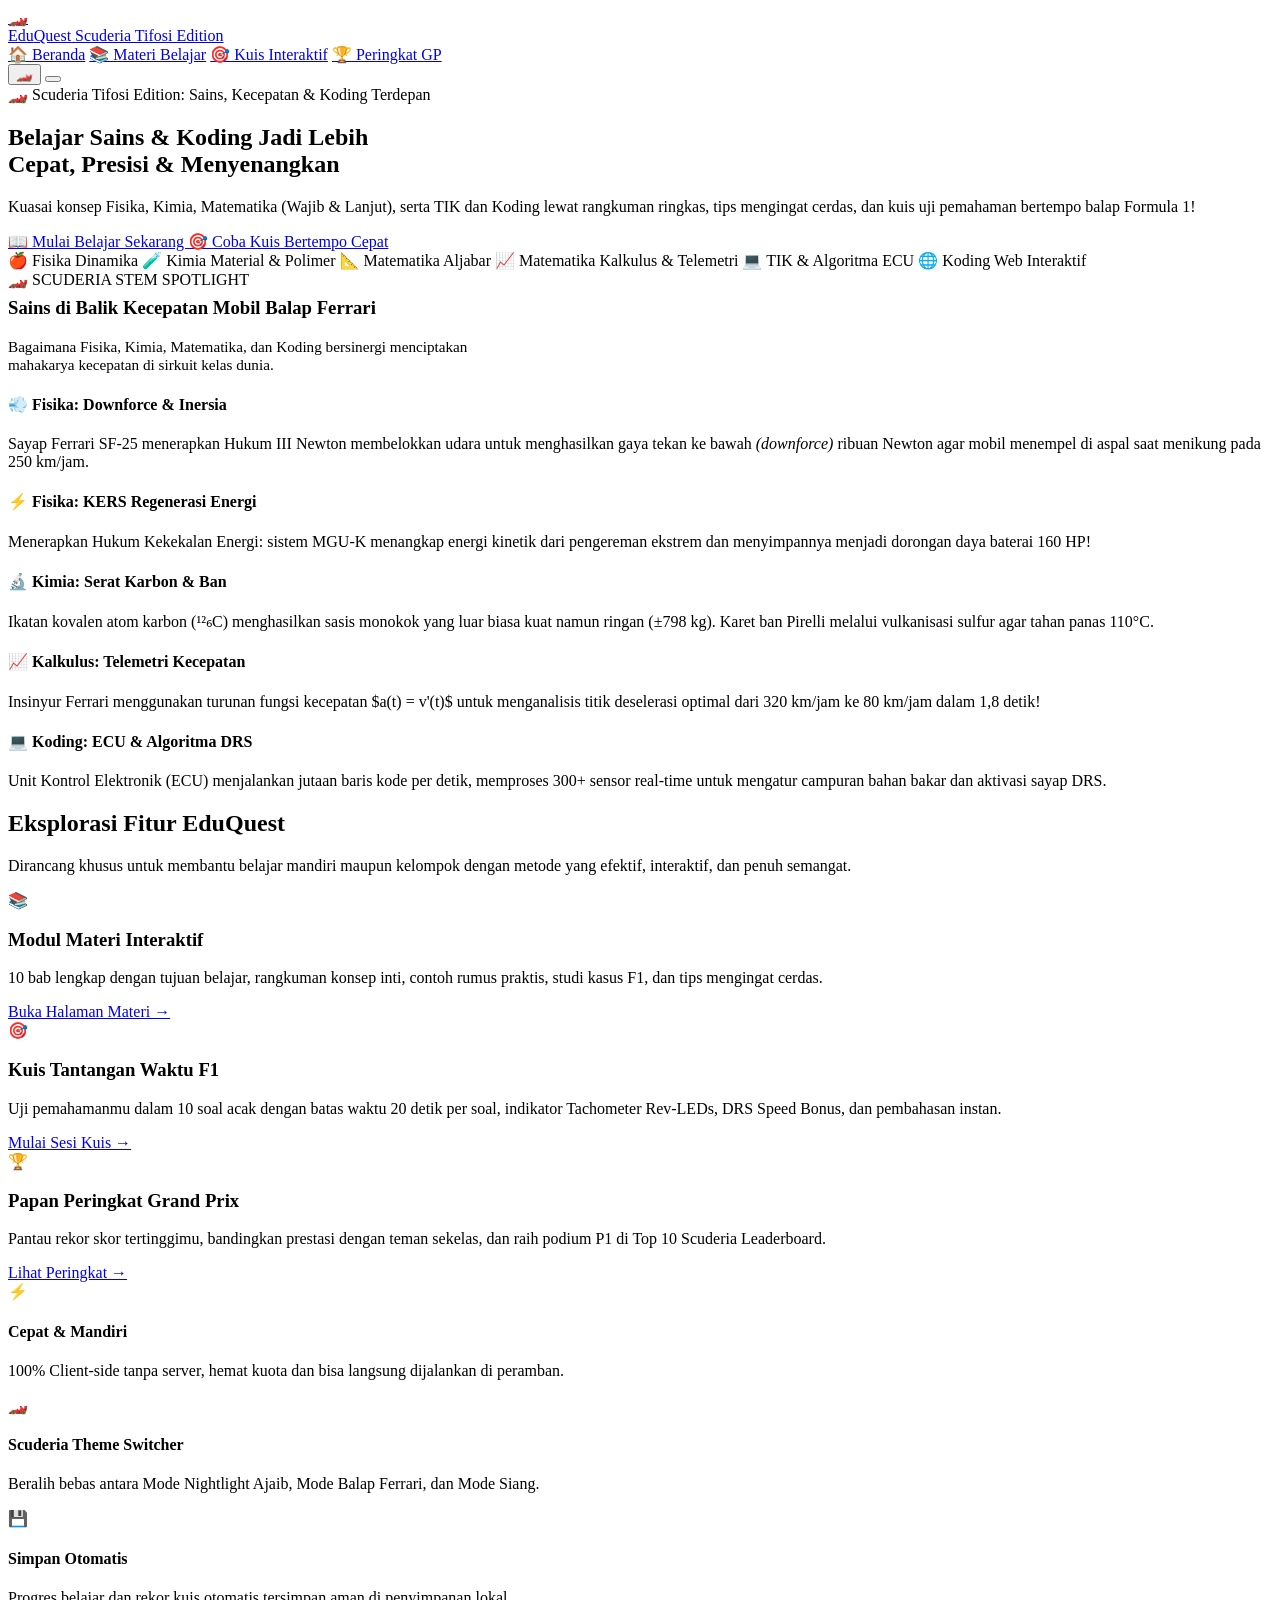
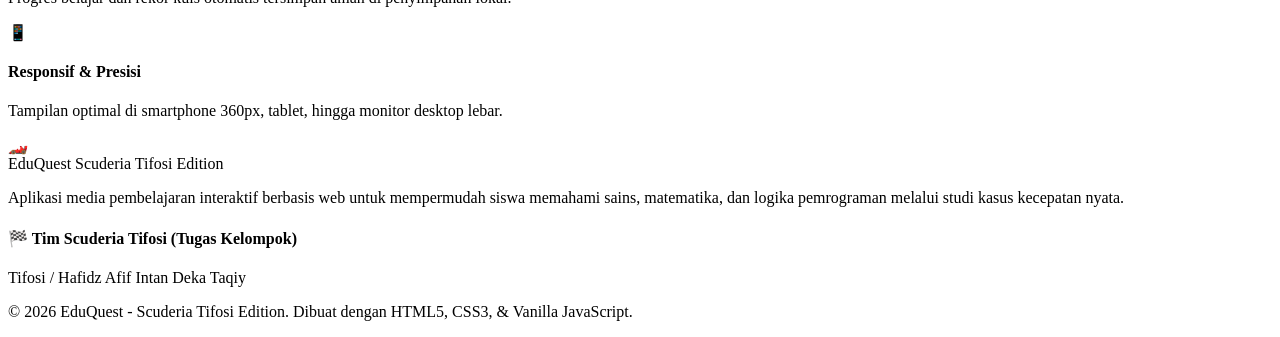
==== index.html @ 518d44ce "Add files via upload" ====
<!DOCTYPE html>
<html lang="id">
<head>
  <meta charset="UTF-8">
  <meta name="viewport" content="width=device-width, initial-scale=1.0">
  <title>EduQuest - Scuderia Tifosi Edition | Platform Belajar Interaktif Sains & Koding</title>
  <meta name="description" content="EduQuest Scuderia Tifosi Edition membantu pelajar SMP dan SMA belajar Fisika, Kimia, Matematika, dan Koding dengan interaktif, seru, dan terinspirasi sains kecepatan F1.">
  
  <!-- Google Fonts: Poppins & Nunito -->
  <link rel="preconnect" href="https://fonts.googleapis.com">
  <link rel="preconnect" href="https://fonts.gstatic.com" crossorigin>
  <link href="https://fonts.googleapis.com/css2?family=Nunito:wght@400;600;700&family=Poppins:wght@500;600;700;800;900&display=swap" rel="stylesheet">
  
  <!-- CSS Utama -->
  <link rel="stylesheet" href="css/style.css">
</head>
<body>

  <!-- ==================== NAVBAR ==================== -->
  <header class="navbar">
    <div class="container navbar-container">
      <a href="index.html" class="logo">
        <span class="logo-badge">🏎️</span>
        <div class="logo-text">
          Edu<span>Quest</span>
          <span class="logo-sub">Scuderia Tifosi Edition</span>
        </div>
      </a>

      <!-- Menu Navigasi Desktop & Mobile Drawer -->
      <nav class="nav-menu" id="navMenu">
        <a href="index.html" class="nav-link active">🏠 Beranda</a>
        <a href="materi.html" class="nav-link">📚 Materi Belajar</a>
        <a href="kuis.html" class="nav-link">🎯 Kuis Interaktif</a>
        <a href="peringkat.html" class="nav-link">🏆 Peringkat GP</a>
      </nav>

      <!-- Aksi Navigasi & Tema -->
      <div class="nav-actions">
        <button id="themeToggleBtn" class="theme-toggle" aria-label="Ganti Tema Visual" title="Ganti Mode Tema (Nightlight / Ferrari / Sunset)">
          🏎️
        </button>
        <button id="hamburgerBtn" class="hamburger" aria-label="Buka Menu Navigasi">
          <span></span>
          <span></span>
          <span></span>
        </button>
      </div>
    </div>
  </header>

  <!-- ==================== HERO SECTION ==================== -->
  <main>
    <section class="hero-section">
      <div class="container">
        <div class="hero-pill">
          <span>🏎️</span> Scuderia Tifosi Edition: Sains, Kecepatan &amp; Koding Terdepan
        </div>
        <h1 class="hero-title">
          Belajar Sains &amp; Koding Jadi Lebih <br>
          <span class="highlight">Cepat, Presisi &amp; Menyenangkan</span>
        </h1>
        <p class="hero-subtitle">
          Kuasai konsep Fisika, Kimia, Matematika (Wajib &amp; Lanjut), serta TIK dan Koding lewat rangkuman ringkas, tips mengingat cerdas, dan kuis uji pemahaman bertempo balap Formula 1!
        </p>
        <div class="hero-actions">
          <a href="materi.html" class="btn btn-primary btn-lg">
            📖 Mulai Belajar Sekarang
          </a>
          <a href="kuis.html" class="btn btn-secondary btn-lg">
            🎯 Coba Kuis Bertempo Cepat
          </a>
        </div>

        <!-- Garis Kecepatan Balap (Italian Racing Stripe) -->
        <div class="racing-strip" aria-hidden="true"></div>

        <!-- Subject Badges / Chips -->
        <div class="subject-chips">
          <span class="subject-chip">🍎 Fisika Dinamika</span>
          <span class="subject-chip">🧪 Kimia Material &amp; Polimer</span>
          <span class="subject-chip">📐 Matematika Aljabar</span>
          <span class="subject-chip">📈 Matematika Kalkulus &amp; Telemetri</span>
          <span class="subject-chip">💻 TIK &amp; Algoritma ECU</span>
          <span class="subject-chip">🌐 Koding Web Interaktif</span>
        </div>
      </div>
    </section>

    <!-- ==================== SCUDERIA STEM SPOTLIGHT ==================== -->
    <section class="ferrari-spotlight-section">
      <div class="container">
        <div class="ferrari-spotlight-card">
          <div class="spotlight-header">
            <div>
              <span class="badge badge-ferrari">🏎️ SCUDERIA STEM SPOTLIGHT</span>
              <h3 style="margin-top: 0.5rem;">Sains di Balik Kecepatan Mobil Balap Ferrari</h3>
            </div>
            <p style="color: var(--text-secondary); max-width: 520px; font-size: 0.95rem;">
              Bagaimana Fisika, Kimia, Matematika, dan Koding bersinergi menciptakan mahakarya kecepatan di sirkuit kelas dunia.
            </p>
          </div>

          <div class="spotlight-grid">
            <div class="spotlight-item">
              <h4>💨 Fisika: Downforce &amp; Inersia</h4>
              <p>Sayap Ferrari SF-25 menerapkan Hukum III Newton membelokkan udara untuk menghasilkan gaya tekan ke bawah <em>(downforce)</em> ribuan Newton agar mobil menempel di aspal saat menikung pada 250 km/jam.</p>
            </div>
            <div class="spotlight-item">
              <h4>⚡ Fisika: KERS Regenerasi Energi</h4>
              <p>Menerapkan Hukum Kekekalan Energi: sistem MGU-K menangkap energi kinetik dari pengereman ekstrem dan menyimpannya menjadi dorongan daya baterai 160 HP!</p>
            </div>
            <div class="spotlight-item">
              <h4>🔬 Kimia: Serat Karbon &amp; Ban</h4>
              <p>Ikatan kovalen atom karbon (¹²₆C) menghasilkan sasis monokok yang luar biasa kuat namun ringan (±798 kg). Karet ban Pirelli melalui vulkanisasi sulfur agar tahan panas 110°C.</p>
            </div>
            <div class="spotlight-item">
              <h4>📈 Kalkulus: Telemetri Kecepatan</h4>
              <p>Insinyur Ferrari menggunakan turunan fungsi kecepatan $a(t) = v'(t)$ untuk menganalisis titik deselerasi optimal dari 320 km/jam ke 80 km/jam dalam 1,8 detik!</p>
            </div>
            <div class="spotlight-item">
              <h4>💻 Koding: ECU &amp; Algoritma DRS</h4>
              <p>Unit Kontrol Elektronik (ECU) menjalankan jutaan baris kode per detik, memproses 300+ sensor real-time untuk mengatur campuran bahan bakar dan aktivasi sayap DRS.</p>
            </div>
          </div>
        </div>
      </div>
    </section>

    <!-- ==================== FITUR UTAMA ==================== -->
    <section class="features-section">
      <div class="container">
        <div class="section-header">
          <h2 class="section-title">Eksplorasi Fitur EduQuest</h2>
          <p class="section-subtitle">Dirancang khusus untuk membantu belajar mandiri maupun kelompok dengan metode yang efektif, interaktif, dan penuh semangat.</p>
        </div>

        <div class="features-grid">
          <!-- Fitur 1: Materi -->
          <article class="feature-card">
            <div>
              <div class="feature-icon-wrapper">📚</div>
              <h3>Modul Materi Interaktif</h3>
              <p>10 bab lengkap dengan tujuan belajar, rangkuman konsep inti, contoh rumus praktis, studi kasus F1, dan tips mengingat cerdas.</p>
            </div>
            <div>
              <a href="materi.html" class="btn btn-outline btn-sm">Buka Halaman Materi &rarr;</a>
            </div>
          </article>

          <!-- Fitur 2: Kuis -->
          <article class="feature-card">
            <div>
              <div class="feature-icon-wrapper">🎯</div>
              <h3>Kuis Tantangan Waktu F1</h3>
              <p>Uji pemahamanmu dalam 10 soal acak dengan batas waktu 20 detik per soal, indikator Tachometer Rev-LEDs, DRS Speed Bonus, dan pembahasan instan.</p>
            </div>
            <div>
              <a href="kuis.html" class="btn btn-outline btn-sm">Mulai Sesi Kuis &rarr;</a>
            </div>
          </article>

          <!-- Fitur 3: Peringkat -->
          <article class="feature-card">
            <div>
              <div class="feature-icon-wrapper">🏆</div>
              <h3>Papan Peringkat Grand Prix</h3>
              <p>Pantau rekor skor tertinggimu, bandingkan prestasi dengan teman sekelas, dan raih podium P1 di Top 10 Scuderia Leaderboard.</p>
            </div>
            <div>
              <a href="peringkat.html" class="btn btn-outline btn-sm">Lihat Peringkat &rarr;</a>
            </div>
          </article>
        </div>
      </div>
    </section>

    <!-- ==================== PERKS ==================== -->
    <section class="perks-section">
      <div class="container">
        <div class="perks-grid">
          <div class="perk-item">
            <div class="perk-icon">⚡</div>
            <div>
              <h4>Cepat &amp; Mandiri</h4>
              <p>100% Client-side tanpa server, hemat kuota dan bisa langsung dijalankan di peramban.</p>
            </div>
          </div>
          <div class="perk-item">
            <div class="perk-icon">🏎️</div>
            <div>
              <h4>Scuderia Theme Switcher</h4>
              <p>Beralih bebas antara Mode Nightlight Ajaib, Mode Balap Ferrari, dan Mode Siang.</p>
            </div>
          </div>
          <div class="perk-item">
            <div class="perk-icon">💾</div>
            <div>
              <h4>Simpan Otomatis</h4>
              <p>Progres belajar dan rekor kuis otomatis tersimpan aman di penyimpanan lokal.</p>
            </div>
          </div>
          <div class="perk-item">
            <div class="perk-icon">📱</div>
            <div>
              <h4>Responsif &amp; Presisi</h4>
              <p>Tampilan optimal di smartphone 360px, tablet, hingga monitor desktop lebar.</p>
            </div>
          </div>
        </div>
      </div>
    </section>
  </main>

  <!-- ==================== FOOTER ==================== -->
  <footer class="footer">
    <div class="container">
      <div class="footer-content">
        <div class="footer-brand">
          <div class="logo">
            <span class="logo-badge">🏎️</span>
            <div class="logo-text">
              Edu<span>Quest</span>
              <span class="logo-sub">Scuderia Tifosi Edition</span>
            </div>
          </div>
          <p>
            Aplikasi media pembelajaran interaktif berbasis web untuk mempermudah siswa memahami sains, matematika, dan logika pemrograman melalui studi kasus kecepatan nyata.
          </p>
        </div>

        <div class="footer-team">
          <h4>🏁 Tim Scuderia Tifosi (Tugas Kelompok)</h4>
          <div class="team-members-list">
            <span class="team-badge">Tifosi / Hafidz</span>
            <span class="team-badge">Afif</span>
            <span class="team-badge">Intan</span>
            <span class="team-badge">Deka</span>
            <span class="team-badge">Taqiy</span>
          </div>
        </div>
      </div>

      <div class="footer-bottom">
        <p>&copy; 2026 EduQuest - Scuderia Tifosi Edition. Dibuat dengan HTML5, CSS3, &amp; Vanilla JavaScript.</p>
      </div>
    </div>
  </footer>

  <!-- Scripts -->
  <script src="js/data.js"></script>
  <script src="js/main.js"></script>
</body>
</html>
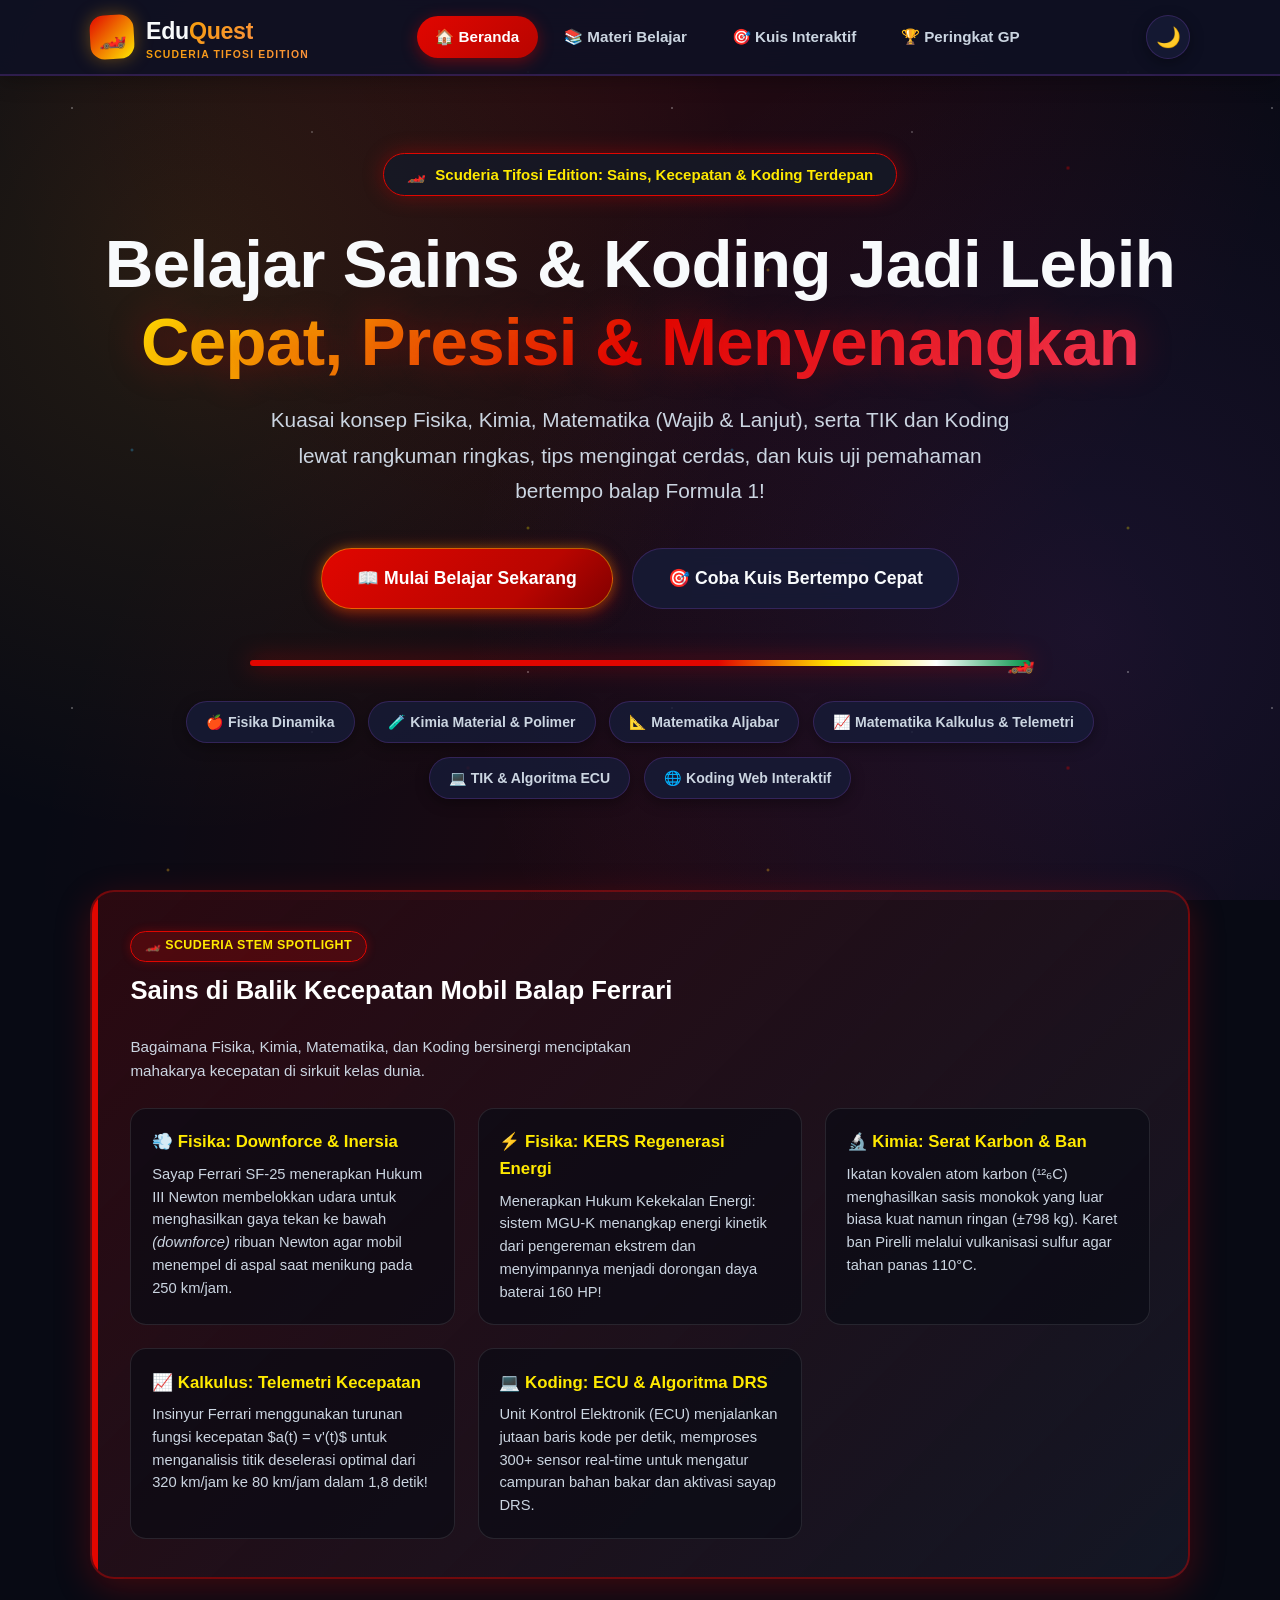
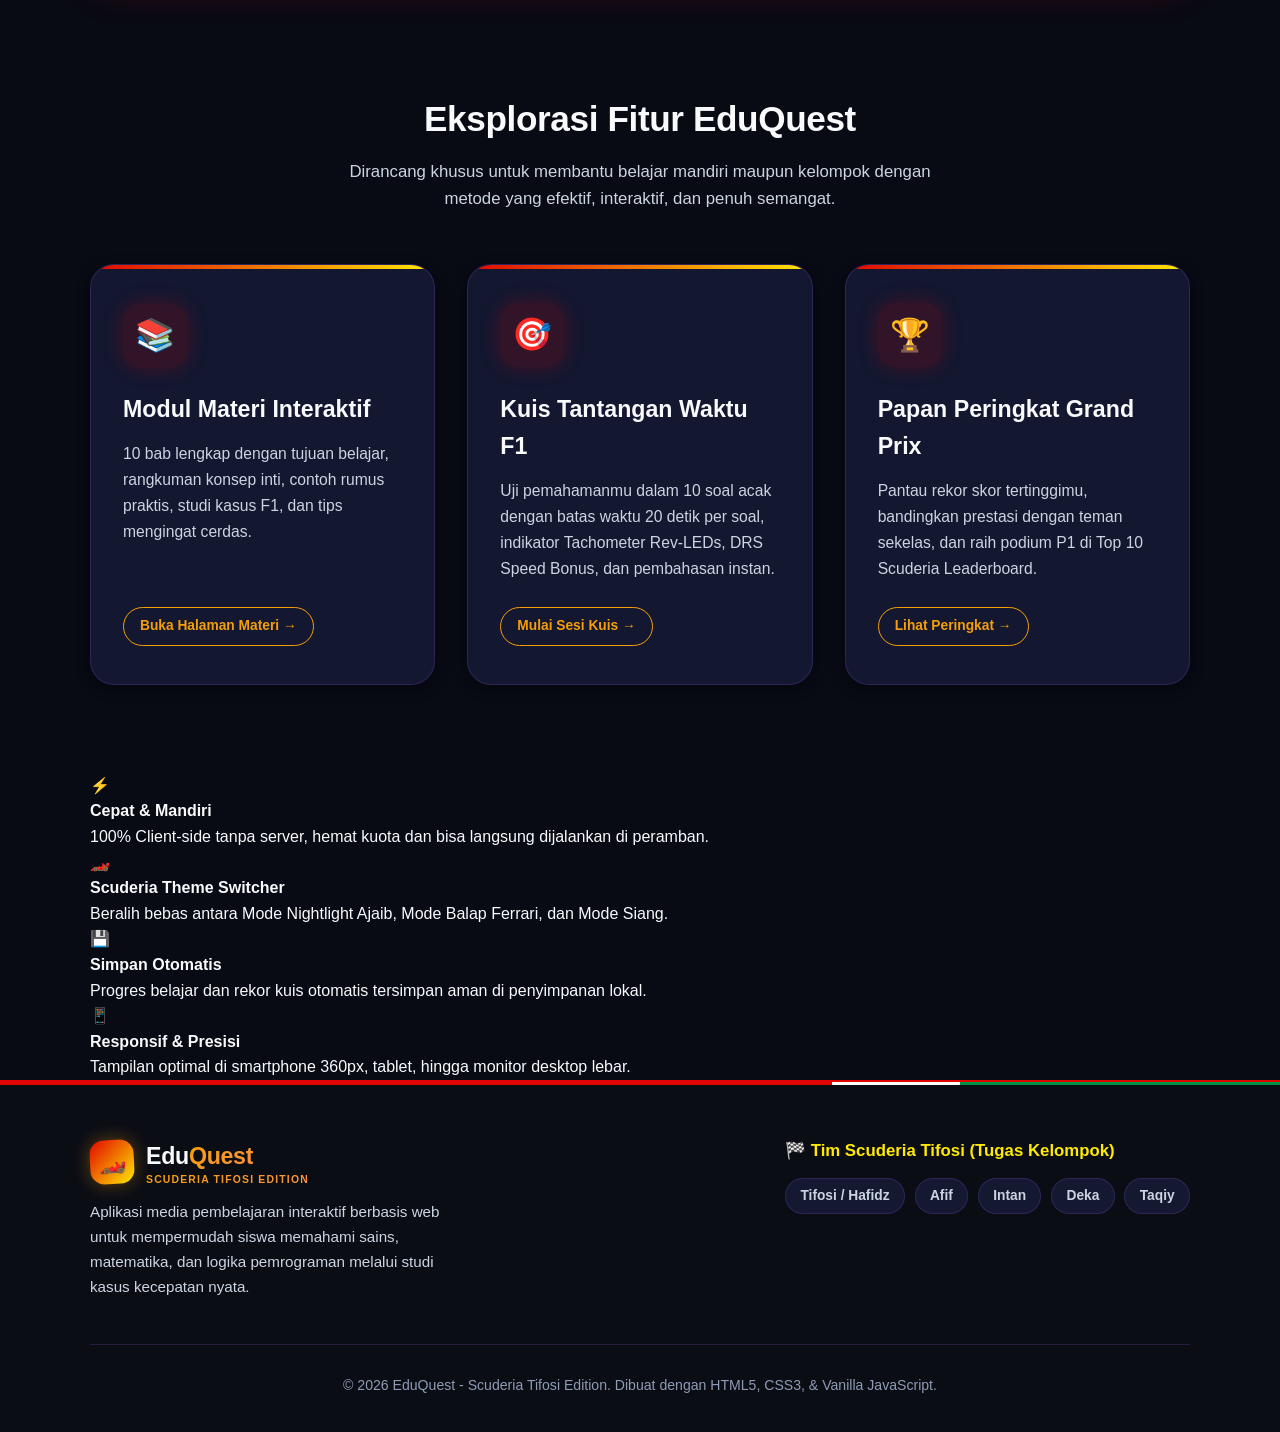
==== commit 3f319f78: "Update stylesheet and script paths in index.html" ====
--- a/index.html
+++ b/index.html
@@ -12,7 +12,7 @@
   <link href="https://fonts.googleapis.com/css2?family=Nunito:wght@400;600;700&family=Poppins:wght@500;600;700;800;900&display=swap" rel="stylesheet">
   
   <!-- CSS Utama -->
-  <link rel="stylesheet" href="css/style.css">
+  <link rel="stylesheet" href="style.css">
 </head>
 <body>
 
@@ -248,7 +248,7 @@
   </footer>
 
   <!-- Scripts -->
-  <script src="js/data.js"></script>
-  <script src="js/main.js"></script>
+  <script src="data.js"></script>
+  <script src="main.js"></script>
 </body>
 </html>
--- a/style.css
+++ b/style.css
@@ -0,0 +1,2128 @@
+/* ==========================================================================
+   EduQuest - Stylesheet Utama (Scuderia Ferrari & Magical Nightlight Edition)
+   Inspirasi Desain:
+   1. Magical Forest Nightlight (Deep Indigo, Sunset Peach, Lantern Amber Glow)
+   2. Rainbow Learning Spectrum (Twinkling Night Sky + Vibrant Educational Arc)
+   3. Scuderia Ferrari F1 & Tifosi Racing Spirit:
+      - Rosso Corsa (#e10600) & Giallo Modena (#ffea00)
+      - Carbon Fiber Weave Texture & Aerodynamic Racing Stripes
+      - F1 Tachometer Rev-LEDs (Green -> Amber -> Shift Red)
+      - DRS Speed Meter & Checkered Flag Finish Line
+   Murni CSS3 & CSS Variables (Vanilla & Responsif)
+   ========================================================================== */
+
+/* --------------------------------------------------------------------------
+   1. CSS VARIABLES (Nightlight Default + Scuderia Ferrari + Sunset Light)
+   -------------------------------------------------------------------------- */
+:root {
+  /* Default: Magical Twilight Nightlight */
+  --bg-deep: #080a14;
+  --bg-sky: #0e1124;
+  --bg-surface: #141833;
+  --bg-card: rgba(23, 27, 56, 0.82);
+  --bg-card-solid: #171b38;
+  --bg-card-hover: rgba(33, 39, 78, 0.92);
+  --bg-subtle: #1e2448;
+
+  /* Aksen Utama Nightlight */
+  --accent-primary: #f59e0b;
+  --accent-primary-hover: #fb923c;
+  --accent-glow: rgba(245, 158, 11, 0.38);
+  --accent-secondary: #a855f7;
+  --accent-cyan: #38bdf8;
+  --accent-emerald: #10b981;
+
+  /* Ferrari Brand Colors */
+  --ferrari-red: #e10600;
+  --ferrari-red-glow: rgba(225, 6, 0, 0.45);
+  --ferrari-red-dark: #990000;
+  --ferrari-yellow: #ffea00;
+  --ferrari-yellow-glow: rgba(255, 234, 0, 0.4);
+  --ferrari-carbon: #101218;
+
+  /* Pelangi EduQuest */
+  --rainbow-gradient: linear-gradient(
+    135deg,
+    #f43f5e 0%,
+    #fb923c 20%,
+    #facc15 40%,
+    #10b981 60%,
+    #38bdf8 80%,
+    #a855f7 100%
+  );
+
+  /* Racing Stripe Gradient */
+  --racing-stripe: linear-gradient(
+    90deg,
+    #e10600 0%,
+    #e10600 65%,
+    #ffffff 65%,
+    #ffffff 75%,
+    #009246 75%,
+    #009246 100%
+  );
+
+  /* Status Warna Umpan Balik */
+  --success: #10b981;
+  --success-bg: rgba(16, 185, 129, 0.18);
+  --error: #f43f5e;
+  --error-bg: rgba(244, 63, 94, 0.18);
+  --warning: #f59e0b;
+
+  /* Tipografi & Kontras */
+  --text-main: #f8fafc;
+  --text-secondary: #cbd5e1;
+  --text-muted: #8e9bb5;
+  --border-color: rgba(168, 85, 247, 0.2);
+  --border-accent: rgba(245, 158, 11, 0.35);
+
+  /* Efek Bayangan */
+  --shadow-sm: 0 4px 14px rgba(0, 0, 0, 0.35);
+  --shadow-md: 0 10px 28px rgba(0, 0, 0, 0.45);
+  --shadow-lg: 0 20px 45px rgba(0, 0, 0, 0.6);
+
+  /* Radius & Transisi */
+  --radius-sm: 10px;
+  --radius-md: 16px;
+  --radius-lg: 24px;
+  --radius-full: 9999px;
+  --transition-fast: 0.18s ease;
+  --transition-normal: 0.28s cubic-bezier(0.4, 0, 0.2, 1);
+  --container-max: 1140px;
+}
+
+/* ==========================================
+   TEMA KHUSUS: SCUDERIA FERRARI RACING MODE 🏎️
+   Diaktifkan via data-theme="ferrari"
+   ========================================== */
+[data-theme="ferrari"] {
+  --bg-deep: #0a0b0e;
+  --bg-sky: #111318;
+  --bg-surface: #171922;
+  --bg-card: rgba(22, 25, 35, 0.88);
+  --bg-card-solid: #171922;
+  --bg-card-hover: rgba(36, 40, 56, 0.95);
+  --bg-subtle: #242938;
+
+  --accent-primary: #e10600;
+  --accent-primary-hover: #ff2a24;
+  --accent-glow: var(--ferrari-red-glow);
+  --accent-secondary: #ffea00;
+  --accent-cyan: #38bdf8;
+  --accent-emerald: #10b981;
+
+  --border-color: rgba(225, 6, 0, 0.3);
+  --border-accent: rgba(255, 234, 0, 0.5);
+
+  --text-main: #ffffff;
+  --text-secondary: #d1d5db;
+  --text-muted: #9ca3af;
+}
+
+/* Mode Siang Hangat (Sunset Warm Light) */
+[data-theme="light"] {
+  --bg-deep: #fcf9f2;
+  --bg-sky: #f7f1e5;
+  --bg-surface: #ffffff;
+  --bg-card: rgba(255, 255, 255, 0.94);
+  --bg-card-solid: #ffffff;
+  --bg-card-hover: #fff9ef;
+  --bg-subtle: #f0e6d6;
+  --accent-primary: #e10600;
+  --accent-primary-hover: #b80500;
+  --accent-glow: rgba(225, 6, 0, 0.2);
+  --text-main: #181e30;
+  --text-secondary: #424e6b;
+  --text-muted: #6b7794;
+  --border-color: rgba(225, 6, 0, 0.2);
+  --border-accent: rgba(245, 158, 11, 0.45);
+}
+
+/* --------------------------------------------------------------------------
+   2. RESET & BASE STYLES + DYNAMIC AMBIENT BACKGROUND
+   -------------------------------------------------------------------------- */
+*, *::before, *::after {
+  box-sizing: border-box;
+  margin: 0;
+  padding: 0;
+}
+
+html {
+  scroll-behavior: smooth;
+  font-size: 16px;
+}
+
+body {
+  font-family: 'Poppins', 'Nunito', -apple-system, BlinkMacSystemFont, 'Segoe UI', Roboto, sans-serif;
+  background-color: var(--bg-deep);
+  color: var(--text-main);
+  line-height: 1.6;
+  min-height: 100vh;
+  display: flex;
+  flex-direction: column;
+  position: relative;
+  overflow-x: hidden;
+  transition: background-color var(--transition-normal), color var(--transition-normal);
+
+  /* Background Ambient */
+  background-image: 
+    radial-gradient(circle at 50% 0%, rgba(225, 6, 0, 0.14) 0%, transparent 60%),
+    radial-gradient(circle at 15% 30%, rgba(245, 158, 11, 0.12) 0%, transparent 45%),
+    radial-gradient(circle at 85% 70%, rgba(168, 85, 247, 0.10) 0%, transparent 50%),
+    radial-gradient(circle at 50% 100%, rgba(225, 6, 0, 0.10) 0%, transparent 55%);
+  background-attachment: fixed;
+}
+
+/* Carbon Fiber Texture Overlay saat Mode Ferrari */
+[data-theme="ferrari"] body {
+  background-image: 
+    radial-gradient(circle at 50% -10%, rgba(225, 6, 0, 0.35) 0%, transparent 70%),
+    radial-gradient(circle at 85% 60%, rgba(255, 234, 0, 0.12) 0%, transparent 45%),
+    linear-gradient(45deg, rgba(20, 22, 30, 0.7) 25%, transparent 25%),
+    linear-gradient(-45deg, rgba(20, 22, 30, 0.7) 25%, transparent 25%),
+    linear-gradient(45deg, transparent 75%, rgba(20, 22, 30, 0.7) 75%),
+    linear-gradient(-45deg, transparent 75%, rgba(20, 22, 30, 0.7) 75%);
+  background-size: 100% 100%, 100% 100%, 16px 16px, 16px 16px, 16px 16px, 16px 16px;
+}
+
+/* Efek Bintang Gemerlap Malam */
+body::before {
+  content: "";
+  position: fixed;
+  inset: 0;
+  background-image: 
+    radial-gradient(1.5px 1.5px at 12% 18%, rgba(255, 255, 255, 0.75), transparent),
+    radial-gradient(2px 2px at 28% 45%, rgba(251, 191, 36, 0.8), transparent),
+    radial-gradient(1.5px 1.5px at 52% 22%, rgba(255, 255, 255, 0.6), transparent),
+    radial-gradient(2.5px 2.5px at 78% 28%, rgba(225, 6, 0, 0.75), transparent),
+    radial-gradient(1.5px 1.5px at 88% 12%, rgba(255, 255, 255, 0.8), transparent),
+    radial-gradient(2px 2px at 22% 75%, rgba(56, 189, 248, 0.7), transparent),
+    radial-gradient(2px 2px at 88% 88%, rgba(255, 234, 0, 0.7), transparent);
+  background-size: 600px 600px;
+  opacity: 0.65;
+  pointer-events: none;
+  z-index: 0;
+  animation: twinkle 6s ease-in-out infinite alternate;
+}
+
+@keyframes twinkle {
+  0% { opacity: 0.45; }
+  100% { opacity: 0.85; }
+}
+
+main, header, footer {
+  position: relative;
+  z-index: 1;
+}
+
+img, svg {
+  max-width: 100%;
+  display: inline-block;
+  vertical-align: middle;
+}
+
+a {
+  color: var(--accent-primary);
+  text-decoration: none;
+  transition: all var(--transition-fast);
+}
+
+a:hover {
+  color: var(--accent-primary-hover);
+}
+
+button, input, select, textarea {
+  font: inherit;
+  color: inherit;
+}
+
+button {
+  cursor: pointer;
+  border: none;
+  background: none;
+}
+
+:focus-visible {
+  outline: 2px solid var(--accent-primary);
+  outline-offset: 3px;
+}
+
+.container {
+  width: 100%;
+  max-width: var(--container-max);
+  margin-left: auto;
+  margin-right: auto;
+  padding-left: 1.25rem;
+  padding-right: 1.25rem;
+}
+
+/* --------------------------------------------------------------------------
+   3. HEADER & NAVBAR (FROSTED GLASSMORPHISM + RACING DNA)
+   -------------------------------------------------------------------------- */
+.navbar {
+  position: sticky;
+  top: 0;
+  z-index: 1000;
+  background-color: rgba(14, 17, 36, 0.88);
+  backdrop-filter: blur(16px);
+  -webkit-backdrop-filter: blur(16px);
+  border-bottom: 2px solid var(--border-color);
+  transition: all var(--transition-normal);
+  box-shadow: 0 4px 20px rgba(0, 0, 0, 0.3);
+}
+
+[data-theme="ferrari"] .navbar {
+  background-color: rgba(16, 18, 26, 0.94);
+  border-bottom: 2px solid var(--ferrari-red);
+  box-shadow: 0 4px 25px rgba(225, 6, 0, 0.25);
+}
+
+.navbar-container {
+  display: flex;
+  align-items: center;
+  justify-content: space-between;
+  height: 74px;
+}
+
+.logo {
+  display: flex;
+  align-items: center;
+  gap: 0.75rem;
+  font-weight: 800;
+  font-size: 1.45rem;
+  color: var(--text-main);
+  letter-spacing: -0.3px;
+}
+
+.logo-badge {
+  background: linear-gradient(135deg, #e10600, #ffea00);
+  color: #0b0d1b;
+  width: 44px;
+  height: 44px;
+  border-radius: 14px;
+  display: inline-flex;
+  align-items: center;
+  justify-content: center;
+  font-weight: 900;
+  font-size: 1.4rem;
+  box-shadow: 0 0 18px var(--accent-glow);
+  transform: rotate(-3deg);
+  transition: transform var(--transition-fast);
+}
+
+.logo:hover .logo-badge {
+  transform: rotate(4deg) scale(1.1);
+}
+
+.logo-text span {
+  background: linear-gradient(135deg, var(--accent-primary), #fb923c);
+  -webkit-background-clip: text;
+  -webkit-text-fill-color: transparent;
+}
+
+[data-theme="ferrari"] .logo-text span {
+  background: linear-gradient(135deg, #e10600, #ffea00);
+  -webkit-background-clip: text;
+  -webkit-text-fill-color: transparent;
+}
+
+.logo-sub {
+  font-size: 0.65rem;
+  text-transform: uppercase;
+  letter-spacing: 1.2px;
+  color: var(--ferrari-yellow);
+  display: block;
+  font-weight: 800;
+  line-height: 1;
+}
+
+.nav-menu {
+  display: flex;
+  align-items: center;
+  list-style: none;
+  gap: 0.5rem;
+}
+
+.nav-link {
+  color: var(--text-secondary);
+  font-weight: 600;
+  font-size: 0.95rem;
+  padding: 0.55rem 1.15rem;
+  border-radius: var(--radius-full);
+  transition: all var(--transition-fast);
+  display: flex;
+  align-items: center;
+  gap: 0.45rem;
+}
+
+.nav-link:hover {
+  color: var(--text-main);
+  background-color: rgba(255, 255, 255, 0.08);
+  transform: translateY(-1px);
+}
+
+.nav-link.active {
+  color: #ffffff;
+  background: linear-gradient(135deg, #e10600, #b80500);
+  font-weight: 700;
+  box-shadow: 0 4px 16px rgba(225, 6, 0, 0.4);
+}
+
+.nav-actions {
+  display: flex;
+  align-items: center;
+  gap: 0.75rem;
+}
+
+.theme-toggle {
+  width: 44px;
+  height: 44px;
+  border-radius: var(--radius-full);
+  background-color: var(--bg-card);
+  border: 1.5px solid var(--border-color);
+  color: var(--text-main);
+  display: inline-flex;
+  align-items: center;
+  justify-content: center;
+  font-size: 1.25rem;
+  transition: all var(--transition-fast);
+  box-shadow: var(--shadow-sm);
+}
+
+.theme-toggle:hover {
+  background-color: var(--bg-card-hover);
+  color: var(--accent-primary);
+  border-color: var(--accent-primary);
+  box-shadow: var(--shadow-sm), 0 0 15px var(--accent-glow);
+  transform: scale(1.08);
+}
+
+.hamburger {
+  display: none;
+  flex-direction: column;
+  justify-content: space-around;
+  width: 44px;
+  height: 44px;
+  padding: 10px;
+  background-color: var(--bg-card);
+  border: 1px solid var(--border-color);
+  border-radius: 12px;
+}
+
+.hamburger span {
+  width: 100%;
+  height: 2.5px;
+  background-color: var(--text-main);
+  border-radius: 2px;
+  transition: all var(--transition-normal);
+}
+
+.hamburger.is-active span:nth-child(1) {
+  transform: translateY(7.5px) rotate(45deg);
+}
+
+.hamburger.is-active span:nth-child(2) {
+  opacity: 0;
+}
+
+.hamburger.is-active span:nth-child(3) {
+  transform: translateY(-7.5px) rotate(-45deg);
+}
+
+/* --------------------------------------------------------------------------
+   4. BUTTONS & UI COMPONENTS
+   -------------------------------------------------------------------------- */
+.btn {
+  display: inline-flex;
+  align-items: center;
+  justify-content: center;
+  gap: 0.6rem;
+  padding: 0.75rem 1.6rem;
+  font-size: 1rem;
+  font-weight: 700;
+  border-radius: var(--radius-full);
+  transition: all var(--transition-normal);
+  text-decoration: none;
+  white-space: nowrap;
+  position: relative;
+  overflow: hidden;
+}
+
+.btn-primary {
+  background: linear-gradient(135deg, #e10600 0%, #b80500 70%, #800000 100%);
+  color: #ffffff;
+  border: 1px solid rgba(255, 234, 0, 0.4);
+  box-shadow: 0 4px 18px rgba(225, 6, 0, 0.5), 0 0 12px rgba(255, 234, 0, 0.3);
+}
+
+.btn-primary:hover {
+  transform: translateY(-2px) scale(1.02);
+  box-shadow: 0 8px 28px rgba(225, 6, 0, 0.7), 0 0 20px rgba(255, 234, 0, 0.5);
+  color: #ffffff;
+}
+
+.btn-secondary {
+  background-color: var(--bg-card);
+  color: var(--text-main);
+  border: 1px solid var(--border-color);
+  backdrop-filter: blur(8px);
+}
+
+.btn-secondary:hover {
+  background-color: var(--bg-card-hover);
+  border-color: var(--accent-primary);
+  transform: translateY(-2px);
+  color: var(--ferrari-yellow);
+  box-shadow: 0 4px 16px rgba(0, 0, 0, 0.3);
+}
+
+.btn-outline {
+  background: transparent;
+  color: var(--accent-primary);
+  border: 1.5px solid var(--accent-primary);
+}
+
+.btn-outline:hover {
+  background-color: rgba(225, 6, 0, 0.15);
+  color: var(--ferrari-yellow);
+  border-color: var(--ferrari-yellow);
+  box-shadow: 0 0 15px rgba(225, 6, 0, 0.3);
+}
+
+.btn-danger {
+  background-color: var(--error-bg);
+  color: #fca5a5;
+  border: 1px solid rgba(244, 63, 94, 0.4);
+}
+
+.btn-danger:hover {
+  background-color: var(--error);
+  color: #ffffff;
+  box-shadow: 0 0 18px rgba(244, 63, 94, 0.4);
+}
+
+.btn-sm {
+  padding: 0.45rem 1rem;
+  font-size: 0.86rem;
+}
+
+.btn-lg {
+  padding: 0.95rem 2.2rem;
+  font-size: 1.1rem;
+}
+
+.badge {
+  display: inline-flex;
+  align-items: center;
+  gap: 0.35rem;
+  padding: 0.3rem 0.85rem;
+  font-size: 0.78rem;
+  font-weight: 800;
+  border-radius: var(--radius-full);
+  letter-spacing: 0.4px;
+}
+
+.badge-ferrari {
+  background: rgba(225, 6, 0, 0.2);
+  color: #ffea00;
+  border: 1px solid #e10600;
+  box-shadow: 0 0 10px rgba(225, 6, 0, 0.3);
+}
+
+.badge-amber {
+  background: rgba(245, 158, 11, 0.18);
+  color: #fde68a;
+  border: 1px solid rgba(245, 158, 11, 0.4);
+}
+
+.badge-cyan {
+  background: rgba(56, 189, 248, 0.15);
+  color: #7dd3fc;
+  border: 1px solid rgba(56, 189, 248, 0.4);
+}
+
+.badge-green {
+  background: var(--success-bg);
+  color: #6ee7b7;
+  border: 1px solid rgba(16, 185, 129, 0.4);
+}
+
+.badge-indigo {
+  background: rgba(168, 85, 247, 0.18);
+  color: #d8b4fe;
+  border: 1px solid rgba(168, 85, 247, 0.4);
+}
+
+/* --------------------------------------------------------------------------
+   5. BERANDA (index.html) - HERO & SCUDERIA SHOWCASE
+   -------------------------------------------------------------------------- */
+.hero-section {
+  padding: 4.8rem 0 3.2rem;
+  text-align: center;
+  position: relative;
+}
+
+.hero-pill {
+  display: inline-flex;
+  align-items: center;
+  gap: 0.6rem;
+  padding: 0.55rem 1.4rem;
+  background: rgba(22, 25, 38, 0.9);
+  border: 1.5px solid var(--ferrari-red);
+  color: #ffea00;
+  border-radius: var(--radius-full);
+  font-size: 0.94rem;
+  font-weight: 800;
+  margin-bottom: 1.8rem;
+  box-shadow: 0 0 20px rgba(225, 6, 0, 0.35);
+  animation: floatSoft 4s ease-in-out infinite;
+}
+
+@keyframes floatSoft {
+  0%, 100% { transform: translateY(0); }
+  50% { transform: translateY(-4px); }
+}
+
+.hero-title {
+  font-size: clamp(2.4rem, 5.5vw, 4.2rem);
+  font-weight: 800;
+  line-height: 1.15;
+  margin-bottom: 1.4rem;
+  letter-spacing: -0.6px;
+}
+
+.hero-title .highlight {
+  background: linear-gradient(135deg, #ffea00 0%, #e10600 50%, #f43f5e 100%);
+  -webkit-background-clip: text;
+  -webkit-text-fill-color: transparent;
+  display: inline-block;
+  text-shadow: 0 0 35px rgba(225, 6, 0, 0.35);
+}
+
+.hero-subtitle {
+  font-size: clamp(1.05rem, 2vw, 1.3rem);
+  color: var(--text-secondary);
+  max-width: 740px;
+  margin: 0 auto 2.5rem;
+  line-height: 1.7;
+}
+
+.hero-actions {
+  display: flex;
+  align-items: center;
+  justify-content: center;
+  gap: 1.2rem;
+  flex-wrap: wrap;
+}
+
+/* F1 Racing Strip (Italian Tricolore & Ferrari Red) */
+.racing-strip {
+  width: 100%;
+  max-width: 780px;
+  height: 6px;
+  margin: 3.2rem auto 2.2rem;
+  background: linear-gradient(90deg, #e10600 0%, #e10600 60%, #ffea00 75%, #ffffff 88%, #009246 100%);
+  border-radius: var(--radius-full);
+  box-shadow: 0 0 22px rgba(225, 6, 0, 0.6);
+  position: relative;
+}
+
+.racing-strip::after {
+  content: "🏎️";
+  position: absolute;
+  top: -16px;
+  right: -5px;
+  font-size: 1.4rem;
+  animation: carSprint 3s infinite linear alternate;
+}
+
+@keyframes carSprint {
+  0% { transform: translateX(-15px); }
+  100% { transform: translateX(0px); }
+}
+
+/* Subjek Chips */
+.subject-chips {
+  display: flex;
+  justify-content: center;
+  gap: 0.85rem;
+  flex-wrap: wrap;
+}
+
+.subject-chip {
+  padding: 0.55rem 1.2rem;
+  background: var(--bg-card);
+  border: 1px solid var(--border-color);
+  border-radius: var(--radius-full);
+  font-size: 0.88rem;
+  font-weight: 700;
+  color: var(--text-secondary);
+  display: inline-flex;
+  align-items: center;
+  gap: 0.5rem;
+  transition: all var(--transition-fast);
+  box-shadow: var(--shadow-sm);
+}
+
+.subject-chip:hover {
+  border-color: var(--accent-primary);
+  color: var(--ferrari-yellow);
+  transform: translateY(-3px) scale(1.04);
+  box-shadow: 0 6px 20px rgba(225, 6, 0, 0.3);
+}
+
+/* Ferrari F1 STEM Spotlight Card */
+.ferrari-spotlight-section {
+  padding: 2.5rem 0 3.5rem;
+}
+
+.ferrari-spotlight-card {
+  background: linear-gradient(135deg, rgba(225, 6, 0, 0.16), rgba(20, 24, 38, 0.92));
+  border: 2px solid rgba(225, 6, 0, 0.4);
+  border-radius: var(--radius-lg);
+  padding: 2.4rem;
+  position: relative;
+  overflow: hidden;
+  box-shadow: 0 10px 35px rgba(225, 6, 0, 0.25);
+}
+
+.ferrari-spotlight-card::before {
+  content: "";
+  position: absolute;
+  top: 0;
+  left: 0;
+  width: 6px;
+  height: 100%;
+  background: var(--ferrari-red);
+}
+
+.spotlight-header {
+  display: flex;
+  align-items: center;
+  justify-content: space-between;
+  gap: 1.5rem;
+  flex-wrap: wrap;
+  margin-bottom: 1.5rem;
+}
+
+.spotlight-header h3 {
+  font-size: 1.6rem;
+  font-weight: 800;
+  color: #ffffff;
+  display: flex;
+  align-items: center;
+  gap: 0.7rem;
+}
+
+.spotlight-grid {
+  display: grid;
+  grid-template-columns: repeat(auto-fit, minmax(240px, 1fr));
+  gap: 1.4rem;
+}
+
+.spotlight-item {
+  background: rgba(10, 12, 20, 0.65);
+  border: 1px solid rgba(255, 255, 255, 0.1);
+  border-radius: var(--radius-md);
+  padding: 1.3rem;
+  transition: transform var(--transition-fast);
+}
+
+.spotlight-item:hover {
+  transform: translateY(-3px);
+  border-color: var(--ferrari-red);
+}
+
+.spotlight-item h4 {
+  font-size: 1.05rem;
+  color: var(--ferrari-yellow);
+  margin-bottom: 0.4rem;
+  font-weight: 700;
+}
+
+.spotlight-item p {
+  font-size: 0.92rem;
+  color: var(--text-secondary);
+  line-height: 1.55;
+}
+
+/* Feature Cards Grid */
+.features-section {
+  padding: 3.5rem 0 5.5rem;
+}
+
+.section-header {
+  text-align: center;
+  margin-bottom: 3.2rem;
+}
+
+.section-title {
+  font-size: 2.2rem;
+  font-weight: 800;
+  margin-bottom: 0.7rem;
+  letter-spacing: -0.4px;
+}
+
+.section-subtitle {
+  color: var(--text-secondary);
+  max-width: 620px;
+  margin: 0 auto;
+  font-size: 1.05rem;
+}
+
+.features-grid {
+  display: grid;
+  grid-template-columns: repeat(auto-fit, minmax(320px, 1fr));
+  gap: 2rem;
+}
+
+.feature-card {
+  background: var(--bg-card);
+  border: 1px solid var(--border-color);
+  border-radius: var(--radius-lg);
+  padding: 2.4rem 2rem;
+  position: relative;
+  transition: all var(--transition-normal);
+  display: flex;
+  flex-direction: column;
+  justify-content: space-between;
+  box-shadow: var(--shadow-sm);
+  backdrop-filter: blur(12px);
+  -webkit-backdrop-filter: blur(12px);
+  overflow: hidden;
+}
+
+.feature-card::before {
+  content: "";
+  position: absolute;
+  top: 0;
+  left: 0;
+  right: 0;
+  height: 4px;
+  background: linear-gradient(90deg, #e10600, #ffea00);
+}
+
+.feature-card:hover {
+  transform: translateY(-8px);
+  background-color: var(--bg-card-hover);
+  border-color: var(--ferrari-red);
+  box-shadow: var(--shadow-md), 0 0 25px rgba(225, 6, 0, 0.35);
+}
+
+.feature-icon-wrapper {
+  width: 64px;
+  height: 64px;
+  border-radius: 18px;
+  background: rgba(225, 6, 0, 0.15);
+  color: #ffea00;
+  display: flex;
+  align-items: center;
+  justify-content: center;
+  font-size: 2rem;
+  margin-bottom: 1.5rem;
+  box-shadow: 0 0 20px rgba(225, 6, 0, 0.25);
+}
+
+.feature-card h3 {
+  font-size: 1.45rem;
+  font-weight: 700;
+  margin-bottom: 0.8rem;
+}
+
+.feature-card p {
+  color: var(--text-secondary);
+  font-size: 0.98rem;
+  margin-bottom: 1.6rem;
+  line-height: 1.65;
+  flex-grow: 1;
+}
+
+/* --------------------------------------------------------------------------
+   6. MATERI BELAJAR (materi.html)
+   -------------------------------------------------------------------------- */
+.materi-header-section {
+  padding: 3rem 0 2.5rem;
+}
+
+.progress-banner {
+  background: linear-gradient(135deg, rgba(23, 27, 56, 0.95), rgba(30, 24, 66, 0.95));
+  border: 1px solid var(--border-accent);
+  border-radius: var(--radius-lg);
+  padding: 1.8rem 2.2rem;
+  margin-bottom: 2.4rem;
+  display: flex;
+  align-items: center;
+  justify-content: space-between;
+  gap: 1.8rem;
+  flex-wrap: wrap;
+  box-shadow: var(--shadow-md);
+}
+
+.progress-info h2 {
+  font-size: 1.35rem;
+  font-weight: 800;
+  margin-bottom: 0.35rem;
+  display: flex;
+  align-items: center;
+  gap: 0.6rem;
+}
+
+.progress-info p {
+  font-size: 0.95rem;
+  color: var(--text-secondary);
+}
+
+.progress-bar-container {
+  flex: 1;
+  min-width: 250px;
+  max-width: 480px;
+}
+
+.progress-bar-meta {
+  display: flex;
+  justify-content: space-between;
+  font-size: 0.9rem;
+  margin-bottom: 0.5rem;
+  font-weight: 700;
+}
+
+.progress-bar {
+  height: 12px;
+  background-color: var(--bg-subtle);
+  border-radius: var(--radius-full);
+  overflow: hidden;
+  box-shadow: inset 0 2px 4px rgba(0, 0, 0, 0.3);
+}
+
+.progress-bar-fill {
+  height: 100%;
+  background: linear-gradient(90deg, #e10600, #ffea00);
+  border-radius: var(--radius-full);
+  transition: width 0.6s cubic-bezier(0.4, 0, 0.2, 1);
+  box-shadow: 0 0 12px rgba(225, 6, 0, 0.6);
+}
+
+/* Filter & Pencarian Materi */
+.filter-search-bar {
+  display: flex;
+  flex-direction: column;
+  gap: 1.4rem;
+  margin-bottom: 2.8rem;
+}
+
+.search-box {
+  position: relative;
+  width: 100%;
+}
+
+.search-input {
+  width: 100%;
+  padding: 0.95rem 1.4rem 0.95rem 3.1rem;
+  background-color: var(--bg-card);
+  border: 1px solid var(--border-color);
+  border-radius: var(--radius-full);
+  color: var(--text-main);
+  font-size: 1rem;
+  backdrop-filter: blur(8px);
+  transition: all var(--transition-fast);
+}
+
+.search-input:focus {
+  border-color: var(--accent-primary);
+  box-shadow: 0 0 18px var(--accent-glow);
+  background-color: var(--bg-card-hover);
+}
+
+.search-icon {
+  position: absolute;
+  left: 1.2rem;
+  top: 50%;
+  transform: translateY(-50%);
+  color: var(--text-muted);
+  font-size: 1.1rem;
+  pointer-events: none;
+}
+
+.category-tabs {
+  display: flex;
+  gap: 0.7rem;
+  overflow-x: auto;
+  padding-bottom: 0.5rem;
+  scrollbar-width: thin;
+}
+
+.category-tab {
+  padding: 0.55rem 1.25rem;
+  background-color: var(--bg-card);
+  border: 1px solid var(--border-color);
+  border-radius: var(--radius-full);
+  color: var(--text-secondary);
+  font-size: 0.92rem;
+  font-weight: 700;
+  white-space: nowrap;
+  transition: all var(--transition-fast);
+}
+
+.category-tab:hover {
+  background-color: var(--bg-card-hover);
+  color: var(--text-main);
+  border-color: var(--accent-primary);
+}
+
+.category-tab.active {
+  background: linear-gradient(135deg, #e10600, #b80500);
+  color: #ffffff;
+  border-color: #e10600;
+  box-shadow: 0 4px 14px rgba(225, 6, 0, 0.4);
+}
+
+/* Materi Accordion List */
+.materi-list {
+  display: flex;
+  flex-direction: column;
+  gap: 1.5rem;
+  margin-bottom: 4.5rem;
+}
+
+.materi-card {
+  background-color: var(--bg-card);
+  border: 1px solid var(--border-color);
+  border-radius: var(--radius-lg);
+  overflow: hidden;
+  backdrop-filter: blur(10px);
+  transition: all var(--transition-fast);
+  box-shadow: var(--shadow-sm);
+}
+
+.materi-card.completed {
+  border-color: rgba(16, 185, 129, 0.5);
+  box-shadow: 0 0 15px rgba(16, 185, 129, 0.15);
+}
+
+.materi-card-header {
+  padding: 1.5rem 2rem;
+  display: flex;
+  align-items: center;
+  justify-content: space-between;
+  gap: 1.2rem;
+  cursor: pointer;
+  user-select: none;
+  transition: background-color var(--transition-fast);
+}
+
+.materi-card-header:hover {
+  background-color: var(--bg-card-hover);
+}
+
+.materi-header-left {
+  display: flex;
+  align-items: center;
+  gap: 1.3rem;
+  flex: 1;
+}
+
+.materi-card-icon {
+  font-size: 2.2rem;
+  width: 54px;
+  height: 54px;
+  border-radius: var(--radius-md);
+  background: rgba(225, 6, 0, 0.15);
+  display: flex;
+  align-items: center;
+  justify-content: center;
+  flex-shrink: 0;
+  box-shadow: 0 0 15px rgba(225, 6, 0, 0.2);
+}
+
+.materi-header-text h3 {
+  font-size: 1.25rem;
+  font-weight: 700;
+  margin-bottom: 0.4rem;
+  color: var(--text-main);
+}
+
+.materi-meta {
+  display: flex;
+  align-items: center;
+  gap: 0.7rem;
+  flex-wrap: wrap;
+}
+
+.materi-header-right {
+  display: flex;
+  align-items: center;
+  gap: 1.1rem;
+}
+
+.status-badge-completed {
+  display: inline-flex;
+  align-items: center;
+  gap: 0.35rem;
+  color: #6ee7b7;
+  font-size: 0.9rem;
+  font-weight: 700;
+  background: var(--success-bg);
+  padding: 0.3rem 0.8rem;
+  border-radius: var(--radius-full);
+}
+
+.chevron-icon {
+  transition: transform var(--transition-normal);
+  color: var(--text-muted);
+}
+
+.materi-card.is-open .chevron-icon {
+  transform: rotate(180deg);
+  color: var(--accent-primary);
+}
+
+.materi-card-body {
+  display: none;
+  padding: 2rem;
+  border-top: 1px solid var(--border-color);
+  background: rgba(11, 14, 30, 0.75);
+  animation: fadeIn 0.28s ease;
+}
+
+.materi-card.is-open .materi-card-body {
+  display: block;
+}
+
+.materi-section-block {
+  margin-bottom: 1.8rem;
+}
+
+.materi-section-block h4 {
+  font-size: 1.05rem;
+  font-weight: 700;
+  color: #ffea00;
+  margin-bottom: 0.75rem;
+  display: flex;
+  align-items: center;
+  gap: 0.5rem;
+}
+
+.tujuan-list {
+  padding-left: 1.4rem;
+  color: var(--text-secondary);
+  font-size: 0.96rem;
+}
+
+.tujuan-list li {
+  margin-bottom: 0.5rem;
+}
+
+.poin-cards {
+  display: flex;
+  flex-direction: column;
+  gap: 0.9rem;
+}
+
+.poin-card {
+  background-color: var(--bg-card);
+  border-left: 4px solid var(--accent-primary);
+  padding: 1.1rem 1.3rem;
+  border-radius: 0 var(--radius-sm) var(--radius-sm) 0;
+}
+
+.poin-card h5 {
+  font-size: 1rem;
+  margin-bottom: 0.4rem;
+  color: var(--text-main);
+}
+
+.poin-card p {
+  color: var(--text-secondary);
+  font-size: 0.92rem;
+  line-height: 1.6;
+}
+
+.ilustrasi-box {
+  background-color: #080a14;
+  border: 1px solid rgba(225, 6, 0, 0.3);
+  border-radius: var(--radius-md);
+  padding: 1.3rem;
+  margin-top: 0.6rem;
+}
+
+.ilustrasi-label {
+  font-size: 0.82rem;
+  font-weight: 800;
+  text-transform: uppercase;
+  color: var(--accent-cyan);
+  margin-bottom: 0.6rem;
+  letter-spacing: 0.6px;
+}
+
+.ilustrasi-content {
+  font-family: 'Courier New', Courier, monospace;
+  font-size: 0.92rem;
+  line-height: 1.65;
+  color: #f1f5f9;
+  white-space: pre-wrap;
+  background-color: rgba(0, 0, 0, 0.5);
+  padding: 0.9rem 1.1rem;
+  border-radius: var(--radius-sm);
+  border-left: 3px solid var(--ferrari-red);
+}
+
+.tips-mengingat-box {
+  background: linear-gradient(135deg, rgba(225, 6, 0, 0.15), rgba(255, 234, 0, 0.08));
+  border: 1px dashed var(--ferrari-yellow);
+  border-radius: var(--radius-md);
+  padding: 1.3rem 1.5rem;
+  margin-top: 1.4rem;
+  display: flex;
+  align-items: flex-start;
+  gap: 0.9rem;
+}
+
+.tips-icon {
+  font-size: 1.6rem;
+  line-height: 1;
+}
+
+.tips-mengingat-box h5 {
+  font-size: 1rem;
+  color: #ffea00;
+  margin-bottom: 0.3rem;
+  font-weight: 700;
+}
+
+.tips-mengingat-box p {
+  font-size: 0.93rem;
+  color: var(--text-secondary);
+  line-height: 1.6;
+}
+
+.materi-card-actions {
+  display: flex;
+  align-items: center;
+  justify-content: space-between;
+  margin-top: 2rem;
+  padding-top: 1.4rem;
+  border-top: 1px solid var(--border-color);
+  flex-wrap: wrap;
+  gap: 1rem;
+}
+
+/* --------------------------------------------------------------------------
+   7. KUIS INTERAKTIF (kuis.html) - F1 TACHOMETER & SPEED GAUGE
+   -------------------------------------------------------------------------- */
+.quiz-section {
+  padding: 3.5rem 0 5.5rem;
+}
+
+.quiz-wrapper {
+  max-width: 800px;
+  margin: 0 auto;
+}
+
+.quiz-setup-card {
+  background: var(--bg-card);
+  border: 1px solid var(--border-color);
+  border-radius: var(--radius-lg);
+  padding: 2.8rem 2.4rem;
+  box-shadow: var(--shadow-lg), 0 0 35px rgba(225, 6, 0, 0.18);
+  backdrop-filter: blur(14px);
+}
+
+.quiz-setup-header {
+  text-align: center;
+  margin-bottom: 2.2rem;
+}
+
+.quiz-setup-header h2 {
+  font-size: 2.1rem;
+  font-weight: 800;
+  margin-bottom: 0.6rem;
+  letter-spacing: -0.4px;
+}
+
+.quiz-setup-header p {
+  color: var(--text-secondary);
+  font-size: 1rem;
+}
+
+.form-group {
+  margin-bottom: 1.6rem;
+}
+
+.form-label {
+  display: block;
+  font-size: 0.96rem;
+  font-weight: 700;
+  margin-bottom: 0.55rem;
+  color: var(--text-main);
+}
+
+.form-input, .form-select {
+  width: 100%;
+  padding: 0.95rem 1.2rem;
+  background-color: var(--bg-surface);
+  border: 1px solid var(--border-color);
+  border-radius: var(--radius-md);
+  color: var(--text-main);
+  font-size: 1rem;
+  transition: all var(--transition-fast);
+}
+
+.form-input:focus, .form-select:focus {
+  border-color: var(--ferrari-red);
+  box-shadow: 0 0 16px var(--ferrari-red-glow);
+  background-color: var(--bg-card-solid);
+}
+
+.form-error-msg {
+  color: #f87171;
+  font-size: 0.88rem;
+  margin-top: 0.45rem;
+  font-weight: 600;
+  display: none;
+}
+
+.quiz-info-pills {
+  display: flex;
+  gap: 0.85rem;
+  margin: 1.8rem 0 2.2rem;
+  justify-content: center;
+  flex-wrap: wrap;
+}
+
+.info-pill {
+  background-color: var(--bg-surface);
+  border: 1px solid var(--border-color);
+  border-radius: var(--radius-full);
+  padding: 0.45rem 1rem;
+  font-size: 0.88rem;
+  font-weight: 600;
+  color: var(--text-secondary);
+  display: inline-flex;
+  align-items: center;
+  gap: 0.4rem;
+}
+
+/* Arena Kuis */
+.quiz-arena {
+  display: none;
+}
+
+.quiz-top-bar {
+  display: flex;
+  align-items: center;
+  justify-content: space-between;
+  margin-bottom: 1.4rem;
+  flex-wrap: wrap;
+  gap: 1rem;
+}
+
+.quiz-meta-badge {
+  display: flex;
+  align-items: center;
+  gap: 0.7rem;
+  font-size: 1rem;
+  font-weight: 700;
+  color: var(--text-secondary);
+}
+
+.quiz-score-badge {
+  background: rgba(225, 6, 0, 0.2);
+  border: 1.5px solid var(--ferrari-red);
+  color: #ffea00;
+  padding: 0.45rem 1.1rem;
+  border-radius: var(--radius-full);
+  font-weight: 800;
+  font-size: 0.95rem;
+  box-shadow: 0 0 14px var(--ferrari-red-glow);
+}
+
+/* F1 Tachometer Timer & Rev Counter */
+.tachometer-wrapper {
+  display: flex;
+  align-items: center;
+  gap: 0.6rem;
+  background-color: #0b0d14;
+  padding: 0.4rem 1.1rem;
+  border-radius: var(--radius-full);
+  border: 1.5px solid var(--border-color);
+}
+
+.tachometer-leds {
+  display: flex;
+  gap: 4px;
+}
+
+.rev-led {
+  width: 8px;
+  height: 14px;
+  border-radius: 2px;
+  background-color: #2a2e3d;
+  transition: all 0.2s ease;
+}
+
+.rev-led.active-green {
+  background-color: #10b981;
+  box-shadow: 0 0 8px #10b981;
+}
+
+.rev-led.active-yellow {
+  background-color: #ffea00;
+  box-shadow: 0 0 8px #ffea00;
+}
+
+.rev-led.active-red {
+  background-color: #e10600;
+  box-shadow: 0 0 10px #e10600;
+  animation: pulseShift 0.4s infinite alternate;
+}
+
+@keyframes pulseShift {
+  from { opacity: 0.6; }
+  to { opacity: 1; transform: scaleY(1.2); }
+}
+
+.timer-text {
+  font-size: 1.25rem;
+  color: #ffea00;
+  min-width: 38px;
+  text-align: right;
+  font-variant-numeric: tabular-nums;
+  font-weight: 800;
+}
+
+.timer-critical {
+  color: #e10600 !important;
+  text-shadow: 0 0 14px rgba(225, 6, 0, 0.8) !important;
+}
+
+.question-progress {
+  height: 8px;
+  background-color: var(--bg-surface);
+  border-radius: var(--radius-full);
+  margin-bottom: 2rem;
+  overflow: hidden;
+}
+
+.question-progress-bar {
+  height: 100%;
+  background: linear-gradient(90deg, #e10600, #ffea00);
+  width: 10%;
+  transition: width 0.35s ease;
+  box-shadow: 0 0 12px rgba(225, 6, 0, 0.6);
+}
+
+.question-card {
+  background-color: var(--bg-card);
+  border: 1px solid var(--border-color);
+  border-radius: var(--radius-lg);
+  padding: 2.4rem;
+  margin-bottom: 1.8rem;
+  box-shadow: var(--shadow-md);
+  backdrop-filter: blur(12px);
+  position: relative;
+}
+
+.question-text {
+  font-size: 1.3rem;
+  font-weight: 700;
+  line-height: 1.55;
+  color: var(--text-main);
+  margin-bottom: 2rem;
+}
+
+.options-grid {
+  display: flex;
+  flex-direction: column;
+  gap: 0.95rem;
+}
+
+.option-btn {
+  width: 100%;
+  text-align: left;
+  background-color: var(--bg-surface);
+  border: 1.5px solid var(--border-color);
+  border-radius: var(--radius-md);
+  padding: 1.15rem 1.5rem;
+  display: flex;
+  align-items: center;
+  gap: 1.1rem;
+  transition: all var(--transition-fast);
+  color: var(--text-main);
+  font-size: 1.02rem;
+  position: relative;
+  cursor: pointer;
+}
+
+.option-btn:hover:not(:disabled) {
+  background-color: var(--bg-card-hover);
+  border-color: var(--ferrari-red);
+  transform: translateX(6px);
+  box-shadow: 0 4px 15px rgba(225, 6, 0, 0.25);
+}
+
+.option-key {
+  width: 36px;
+  height: 36px;
+  border-radius: 10px;
+  background-color: var(--bg-card);
+  border: 1px solid var(--border-color);
+  display: flex;
+  align-items: center;
+  justify-content: center;
+  font-weight: 800;
+  font-size: 0.92rem;
+  color: var(--text-secondary);
+  flex-shrink: 0;
+}
+
+.option-text {
+  flex-grow: 1;
+}
+
+.option-btn.correct {
+  background-color: rgba(16, 185, 129, 0.22) !important;
+  border-color: var(--success) !important;
+  color: #a7f3d0 !important;
+  box-shadow: 0 0 20px rgba(16, 185, 129, 0.35);
+}
+
+.option-btn.correct .option-key {
+  background-color: var(--success);
+  color: #0b0d1a;
+  border-color: var(--success);
+}
+
+.option-btn.wrong {
+  background-color: rgba(225, 6, 0, 0.22) !important;
+  border-color: var(--ferrari-red) !important;
+  color: #fecaca !important;
+  box-shadow: 0 0 15px rgba(225, 6, 0, 0.3);
+}
+
+.option-btn.wrong .option-key {
+  background-color: var(--ferrari-red);
+  color: #ffffff;
+  border-color: var(--ferrari-red);
+}
+
+.option-btn:disabled {
+  cursor: default;
+}
+
+.feedback-box {
+  display: none;
+  background: rgba(8, 10, 20, 0.9);
+  border: 1.5px solid var(--border-color);
+  border-radius: var(--radius-md);
+  padding: 1.5rem;
+  margin-top: 1.8rem;
+  animation: fadeIn 0.3s ease;
+}
+
+.feedback-status {
+  font-size: 1.15rem;
+  font-weight: 800;
+  display: flex;
+  align-items: center;
+  gap: 0.6rem;
+  margin-bottom: 0.6rem;
+}
+
+.feedback-status.correct {
+  color: #6ee7b7;
+}
+
+.feedback-status.wrong {
+  color: #f87171;
+}
+
+.feedback-penjelasan {
+  color: var(--text-secondary);
+  font-size: 0.98rem;
+  line-height: 1.65;
+}
+
+.quiz-arena-actions {
+  display: flex;
+  justify-content: flex-end;
+  margin-top: 1.8rem;
+}
+
+/* Hasil Kuis / Podium Finish */
+.quiz-result-card {
+  display: none;
+  background: var(--bg-card);
+  border: 1px solid var(--border-color);
+  border-radius: var(--radius-lg);
+  padding: 3.2rem 2.4rem;
+  text-align: center;
+  box-shadow: var(--shadow-lg), 0 0 35px rgba(225, 6, 0, 0.25);
+  backdrop-filter: blur(14px);
+  animation: scaleUp 0.35s ease;
+}
+
+.result-badge-icon {
+  font-size: 4.2rem;
+  line-height: 1;
+  margin-bottom: 1.4rem;
+  filter: drop-shadow(0 0 20px rgba(225, 6, 0, 0.5));
+}
+
+.result-title {
+  font-size: 2.2rem;
+  font-weight: 800;
+  margin-bottom: 0.6rem;
+}
+
+.result-motivation {
+  font-size: 1.18rem;
+  color: #ffea00;
+  margin-bottom: 2.2rem;
+  font-weight: 700;
+}
+
+.result-stats-grid {
+  display: grid;
+  grid-template-columns: repeat(3, 1fr);
+  gap: 1.4rem;
+  margin-bottom: 2.4rem;
+}
+
+.stat-box {
+  background-color: var(--bg-surface);
+  border: 1px solid var(--border-color);
+  border-radius: var(--radius-md);
+  padding: 1.4rem;
+}
+
+.stat-val {
+  font-size: 2rem;
+  font-weight: 900;
+  color: var(--text-main);
+  margin-bottom: 0.3rem;
+}
+
+.stat-val.highlight {
+  color: var(--ferrari-yellow);
+  text-shadow: 0 0 15px rgba(255, 234, 0, 0.4);
+}
+
+.stat-label {
+  font-size: 0.88rem;
+  color: var(--text-muted);
+  font-weight: 600;
+}
+
+.result-actions {
+  display: flex;
+  justify-content: center;
+  gap: 1.1rem;
+  flex-wrap: wrap;
+}
+
+/* --------------------------------------------------------------------------
+   8. SKOR DAN PERINGKAT (peringkat.html) - GRAND PRIX PODIUM
+   -------------------------------------------------------------------------- */
+.peringkat-section {
+  padding: 3.5rem 0 5.5rem;
+}
+
+.stats-summary-grid {
+  display: grid;
+  grid-template-columns: repeat(auto-fit, minmax(240px, 1fr));
+  gap: 1.4rem;
+  margin-bottom: 2.8rem;
+}
+
+.summary-card {
+  background: var(--bg-card);
+  border: 1px solid var(--border-color);
+  border-radius: var(--radius-md);
+  padding: 1.6rem;
+  display: flex;
+  align-items: center;
+  gap: 1.3rem;
+  box-shadow: var(--shadow-sm);
+  backdrop-filter: blur(10px);
+}
+
+.summary-icon {
+  width: 56px;
+  height: 56px;
+  border-radius: 16px;
+  background-color: rgba(225, 6, 0, 0.15);
+  color: #ffea00;
+  display: flex;
+  align-items: center;
+  justify-content: center;
+  font-size: 1.8rem;
+  flex-shrink: 0;
+  box-shadow: 0 0 16px rgba(225, 6, 0, 0.25);
+}
+
+.summary-icon.icon-cyan {
+  background-color: rgba(56, 189, 248, 0.15);
+  color: var(--accent-cyan);
+  box-shadow: 0 0 16px rgba(56, 189, 248, 0.2);
+}
+
+.summary-icon.icon-green {
+  background-color: rgba(16, 185, 129, 0.15);
+  color: var(--success);
+  box-shadow: 0 0 16px rgba(16, 185, 129, 0.2);
+}
+
+.summary-info h3 {
+  font-size: 1.8rem;
+  font-weight: 800;
+  line-height: 1.1;
+  color: var(--text-main);
+}
+
+.summary-info p {
+  font-size: 0.88rem;
+  color: var(--text-muted);
+  font-weight: 600;
+}
+
+.leaderboard-controls {
+  display: flex;
+  align-items: center;
+  justify-content: space-between;
+  margin-bottom: 1.6rem;
+  gap: 1.1rem;
+  flex-wrap: wrap;
+}
+
+.leaderboard-filters {
+  display: flex;
+  align-items: center;
+  gap: 0.9rem;
+}
+
+.leaderboard-table-wrapper {
+  background: var(--bg-card);
+  border: 1px solid var(--border-color);
+  border-radius: var(--radius-lg);
+  overflow: hidden;
+  box-shadow: var(--shadow-md);
+  backdrop-filter: blur(10px);
+}
+
+.leaderboard-table {
+  width: 100%;
+  border-collapse: collapse;
+  text-align: left;
+}
+
+.leaderboard-table th {
+  background-color: var(--bg-surface);
+  color: var(--text-muted);
+  font-size: 0.85rem;
+  font-weight: 800;
+  text-transform: uppercase;
+  letter-spacing: 0.6px;
+  padding: 1.2rem 1.6rem;
+  border-bottom: 1px solid var(--border-color);
+}
+
+.leaderboard-table td {
+  padding: 1.2rem 1.6rem;
+  border-bottom: 1px solid var(--border-color);
+  color: var(--text-secondary);
+  font-size: 1rem;
+  vertical-align: middle;
+}
+
+.leaderboard-table tbody tr {
+  transition: background-color var(--transition-fast);
+}
+
+.leaderboard-table tbody tr:hover {
+  background-color: var(--bg-card-hover);
+}
+
+/* Baris Pemain Terakhir (Tifosi Red Highlight) */
+.leaderboard-table tbody tr.recent-player {
+  background-color: rgba(225, 6, 0, 0.16) !important;
+  border-left: 4px solid var(--ferrari-red);
+}
+
+.rank-badge {
+  display: inline-flex;
+  align-items: center;
+  justify-content: center;
+  width: 38px;
+  height: 38px;
+  border-radius: var(--radius-full);
+  font-weight: 800;
+  font-size: 1.05rem;
+}
+
+.rank-1 {
+  background: linear-gradient(135deg, #ffd700, #ff9800);
+  color: #1a1a1a;
+  box-shadow: 0 0 18px rgba(255, 215, 0, 0.55);
+}
+
+.rank-2 {
+  background: linear-gradient(135deg, #f1f5f9, #94a3b8);
+  color: #0f172a;
+  box-shadow: 0 0 14px rgba(226, 232, 240, 0.4);
+}
+
+.rank-3 {
+  background: linear-gradient(135deg, #d97706, #92400e);
+  color: #ffffff;
+  box-shadow: 0 0 14px rgba(217, 119, 6, 0.4);
+}
+
+.rank-other {
+  background-color: var(--bg-surface);
+  color: var(--text-muted);
+  border: 1px solid var(--border-color);
+}
+
+.player-name {
+  font-weight: 700;
+  color: var(--text-main);
+  display: flex;
+  align-items: center;
+  gap: 0.6rem;
+}
+
+.recent-tag {
+  font-size: 0.74rem;
+  padding: 0.2rem 0.55rem;
+  background: linear-gradient(135deg, #e10600, #ffea00);
+  color: #080a14;
+  border-radius: var(--radius-full);
+  font-weight: 800;
+  box-shadow: 0 0 10px rgba(225, 6, 0, 0.4);
+}
+
+.score-cell {
+  font-weight: 900;
+  color: var(--ferrari-yellow);
+  font-size: 1.15rem;
+}
+
+.empty-state {
+  text-align: center;
+  padding: 5rem 1.8rem;
+}
+
+.empty-state-icon {
+  font-size: 4rem;
+  margin-bottom: 1.2rem;
+}
+
+.empty-state h3 {
+  font-size: 1.45rem;
+  font-weight: 700;
+  margin-bottom: 0.6rem;
+}
+
+.empty-state p {
+  color: var(--text-secondary);
+  max-width: 440px;
+  margin: 0 auto 1.8rem;
+  font-size: 1rem;
+}
+
+/* --------------------------------------------------------------------------
+   9. MODAL & TOAST
+   -------------------------------------------------------------------------- */
+.modal-overlay {
+  display: none;
+  position: fixed;
+  inset: 0;
+  z-index: 2000;
+  background-color: rgba(4, 6, 14, 0.85);
+  backdrop-filter: blur(8px);
+  align-items: center;
+  justify-content: center;
+  padding: 1.5rem;
+  animation: fadeIn 0.2s ease;
+}
+
+.modal-overlay.is-active {
+  display: flex;
+}
+
+.modal-box {
+  background: var(--bg-card-solid);
+  border: 1.5px solid var(--ferrari-red);
+  border-radius: var(--radius-lg);
+  padding: 2.4rem;
+  max-width: 450px;
+  width: 100%;
+  text-align: center;
+  box-shadow: var(--shadow-lg), 0 0 35px rgba(225, 6, 0, 0.35);
+  animation: scaleUp 0.25s ease;
+}
+
+.modal-icon {
+  font-size: 3rem;
+  margin-bottom: 1.1rem;
+}
+
+.modal-title {
+  font-size: 1.45rem;
+  font-weight: 800;
+  margin-bottom: 0.7rem;
+}
+
+.modal-desc {
+  font-size: 0.98rem;
+  color: var(--text-secondary);
+  margin-bottom: 2rem;
+  line-height: 1.6;
+}
+
+.modal-actions {
+  display: flex;
+  gap: 0.9rem;
+  justify-content: center;
+}
+
+.toast-container {
+  position: fixed;
+  bottom: 26px;
+  right: 26px;
+  z-index: 3000;
+  display: flex;
+  flex-direction: column;
+  gap: 0.7rem;
+  pointer-events: none;
+}
+
+.toast {
+  pointer-events: auto;
+  background-color: var(--bg-card-solid);
+  border: 1px solid var(--border-color);
+  color: var(--text-main);
+  padding: 0.95rem 1.5rem;
+  border-radius: var(--radius-md);
+  box-shadow: var(--shadow-lg), 0 0 20px rgba(0, 0, 0, 0.4);
+  font-size: 0.95rem;
+  font-weight: 600;
+  display: flex;
+  align-items: center;
+  gap: 0.7rem;
+  transform: translateY(20px);
+  opacity: 0;
+  transition: all 0.25s ease;
+}
+
+.toast.show {
+  transform: translateY(0);
+  opacity: 1;
+}
+
+.toast.toast-success {
+  border-left: 5px solid var(--success);
+}
+
+.toast.toast-ferrari {
+  border-left: 5px solid var(--ferrari-red);
+  border-right: 5px solid var(--ferrari-yellow);
+}
+
+.toast.toast-error {
+  border-left: 5px solid var(--error);
+}
+
+/* --------------------------------------------------------------------------
+   10. FOOTER
+   -------------------------------------------------------------------------- */
+.footer {
+  margin-top: auto;
+  background-color: rgba(12, 14, 22, 0.98);
+  border-top: 2px solid var(--ferrari-red);
+  padding: 3.5rem 0 2.2rem;
+  position: relative;
+}
+
+.footer::before {
+  content: "";
+  position: absolute;
+  top: 0;
+  left: 0;
+  right: 0;
+  height: 3px;
+  background: var(--racing-stripe);
+}
+
+.footer-content {
+  display: flex;
+  justify-content: space-between;
+  align-items: flex-start;
+  flex-wrap: wrap;
+  gap: 2.2rem;
+  margin-bottom: 2.8rem;
+}
+
+.footer-brand {
+  max-width: 380px;
+}
+
+.footer-brand p {
+  color: var(--text-secondary);
+  font-size: 0.95rem;
+  margin-top: 0.85rem;
+  line-height: 1.65;
+}
+
+.footer-team {
+  max-width: 500px;
+}
+
+.footer-team h4 {
+  font-size: 1.05rem;
+  font-weight: 800;
+  color: #ffea00;
+  margin-bottom: 0.8rem;
+  display: flex;
+  align-items: center;
+  gap: 0.5rem;
+}
+
+.team-members-list {
+  display: flex;
+  flex-wrap: wrap;
+  gap: 0.6rem;
+}
+
+.team-badge {
+  background: var(--bg-card);
+  border: 1px solid var(--border-color);
+  padding: 0.4rem 0.9rem;
+  border-radius: var(--radius-full);
+  font-size: 0.86rem;
+  font-weight: 600;
+  color: var(--text-secondary);
+  transition: all var(--transition-fast);
+}
+
+.team-badge:hover {
+  border-color: var(--ferrari-red);
+  color: #ffea00;
+  transform: translateY(-2px);
+}
+
+.footer-bottom {
+  text-align: center;
+  padding-top: 1.8rem;
+  border-top: 1px solid var(--border-color);
+  color: var(--text-muted);
+  font-size: 0.88rem;
+}
+
+/* --------------------------------------------------------------------------
+   11. ANIMASI & ACCESSIBILITY
+   -------------------------------------------------------------------------- */
+@keyframes fadeIn {
+  from { opacity: 0; }
+  to { opacity: 1; }
+}
+
+@keyframes scaleUp {
+  from { opacity: 0; transform: scale(0.94); }
+  to { opacity: 1; transform: scale(1); }
+}
+
+@media (prefers-reduced-motion: reduce) {
+  *, *::before, *::after {
+    animation-duration: 0.01ms !important;
+    animation-iteration-count: 1 !important;
+    transition-duration: 0.01ms !important;
+    scroll-behavior: auto !important;
+  }
+}
+
+/* --------------------------------------------------------------------------
+   12. RESPONSIVE DESIGN (HP, Tablet, Desktop)
+   -------------------------------------------------------------------------- */
+@media (max-width: 768px) {
+  .navbar-container {
+    height: 64px;
+  }
+
+  .hamburger {
+    display: flex;
+  }
+
+  .nav-menu {
+    position: fixed;
+    top: 64px;
+    left: 0;
+    right: 0;
+    background-color: rgba(14, 17, 36, 0.98);
+    backdrop-filter: blur(16px);
+    border-bottom: 1px solid var(--border-color);
+    flex-direction: column;
+    padding: 1.4rem;
+    gap: 0.5rem;
+    transform: translateY(-150%);
+    transition: transform var(--transition-normal);
+    box-shadow: var(--shadow-lg);
+  }
+
+  .nav-menu.is-active {
+    transform: translateY(0);
+  }
+
+  .nav-link {
+    width: 100%;
+    padding: 0.8rem 1.2rem;
+    font-size: 1rem;
+  }
+
+  .features-grid {
+    grid-template-columns: 1fr;
+  }
+
+  .result-stats-grid {
+    grid-template-columns: 1fr;
+    gap: 0.9rem;
+  }
+
+  .question-card {
+    padding: 1.6rem;
+  }
+
+  .materi-card-header {
+    padding: 1.25rem;
+  }
+
+  .materi-header-left {
+    gap: 0.9rem;
+  }
+
+  .materi-card-icon {
+    width: 44px;
+    height: 44px;
+    font-size: 1.7rem;
+  }
+
+  .leaderboard-table th:nth-child(4),
+  .leaderboard-table td:nth-child(4),
+  .leaderboard-table th:nth-child(6),
+  .leaderboard-table td:nth-child(6) {
+    display: none;
+  }
+
+  .progress-banner {
+    flex-direction: column;
+    align-items: stretch;
+  }
+
+  .progress-bar-container {
+    max-width: 100%;
+  }
+
+  .footer-content {
+    flex-direction: column;
+  }
+}
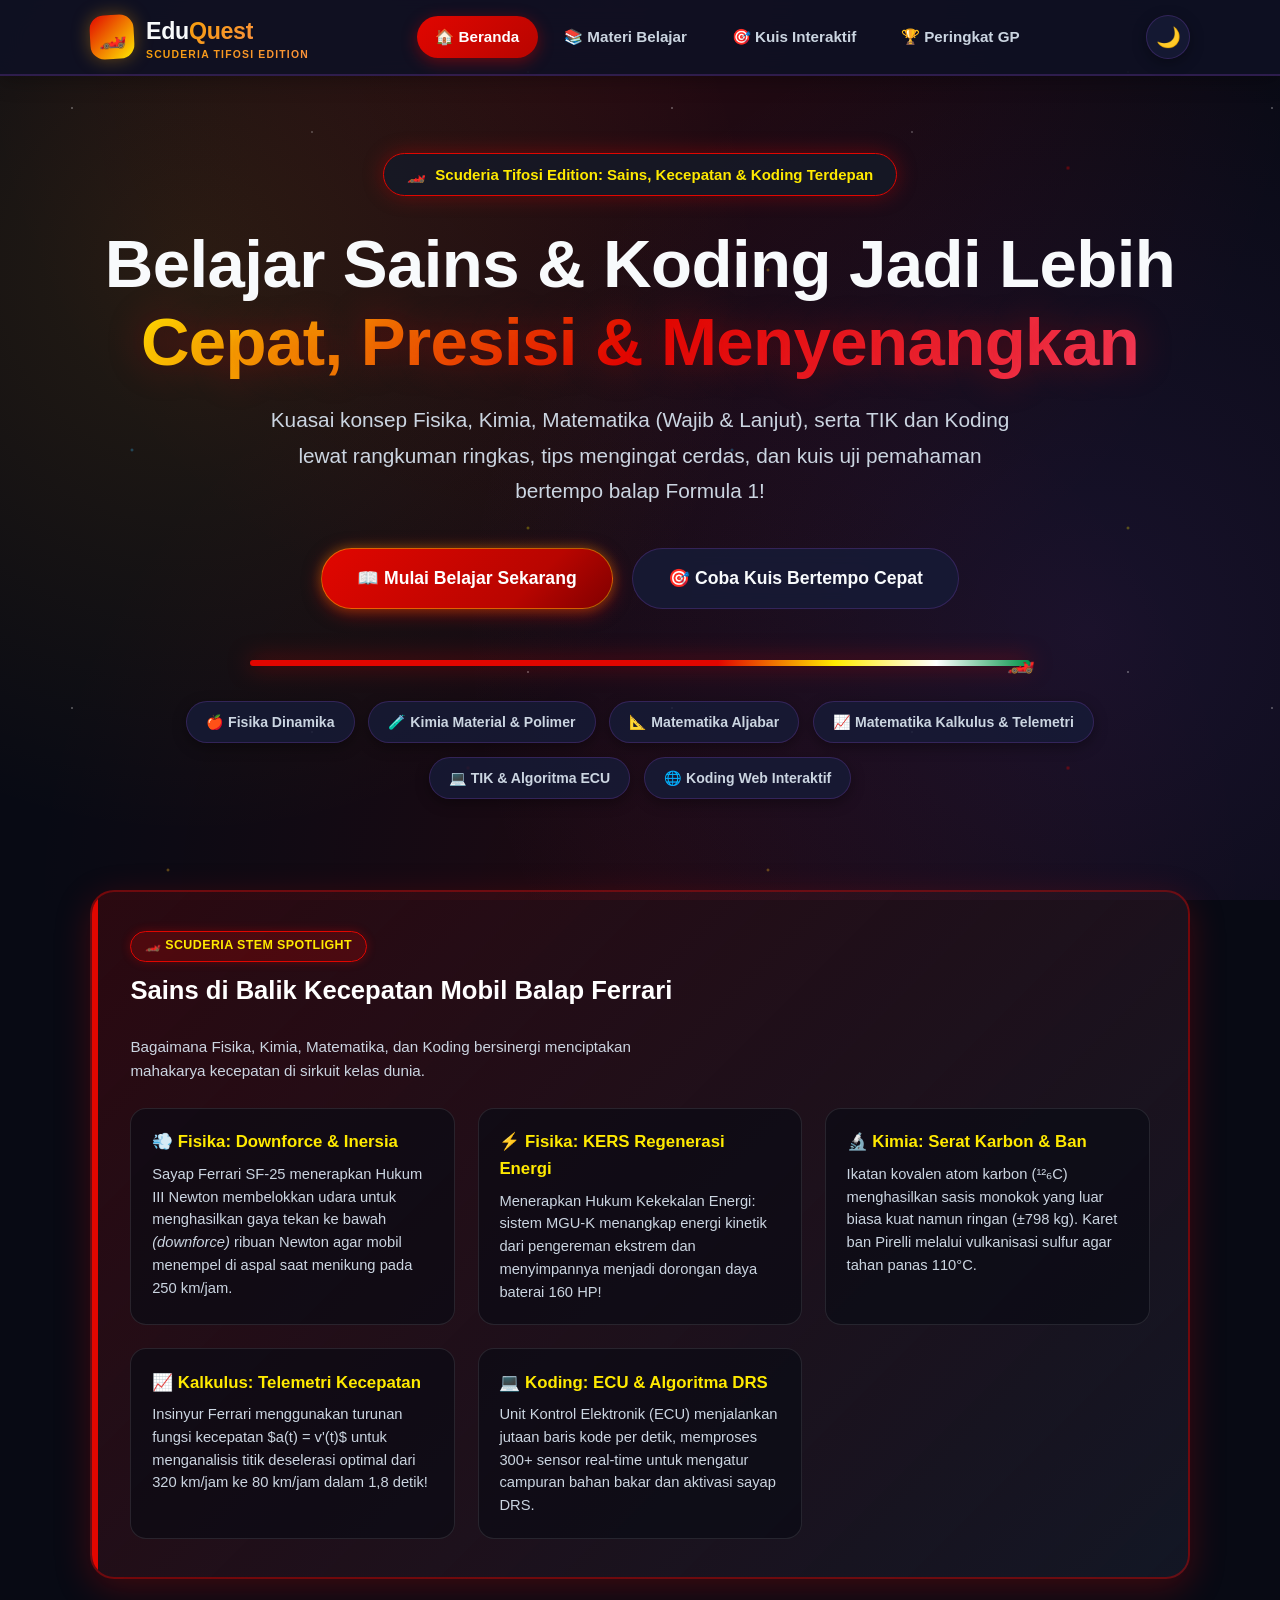
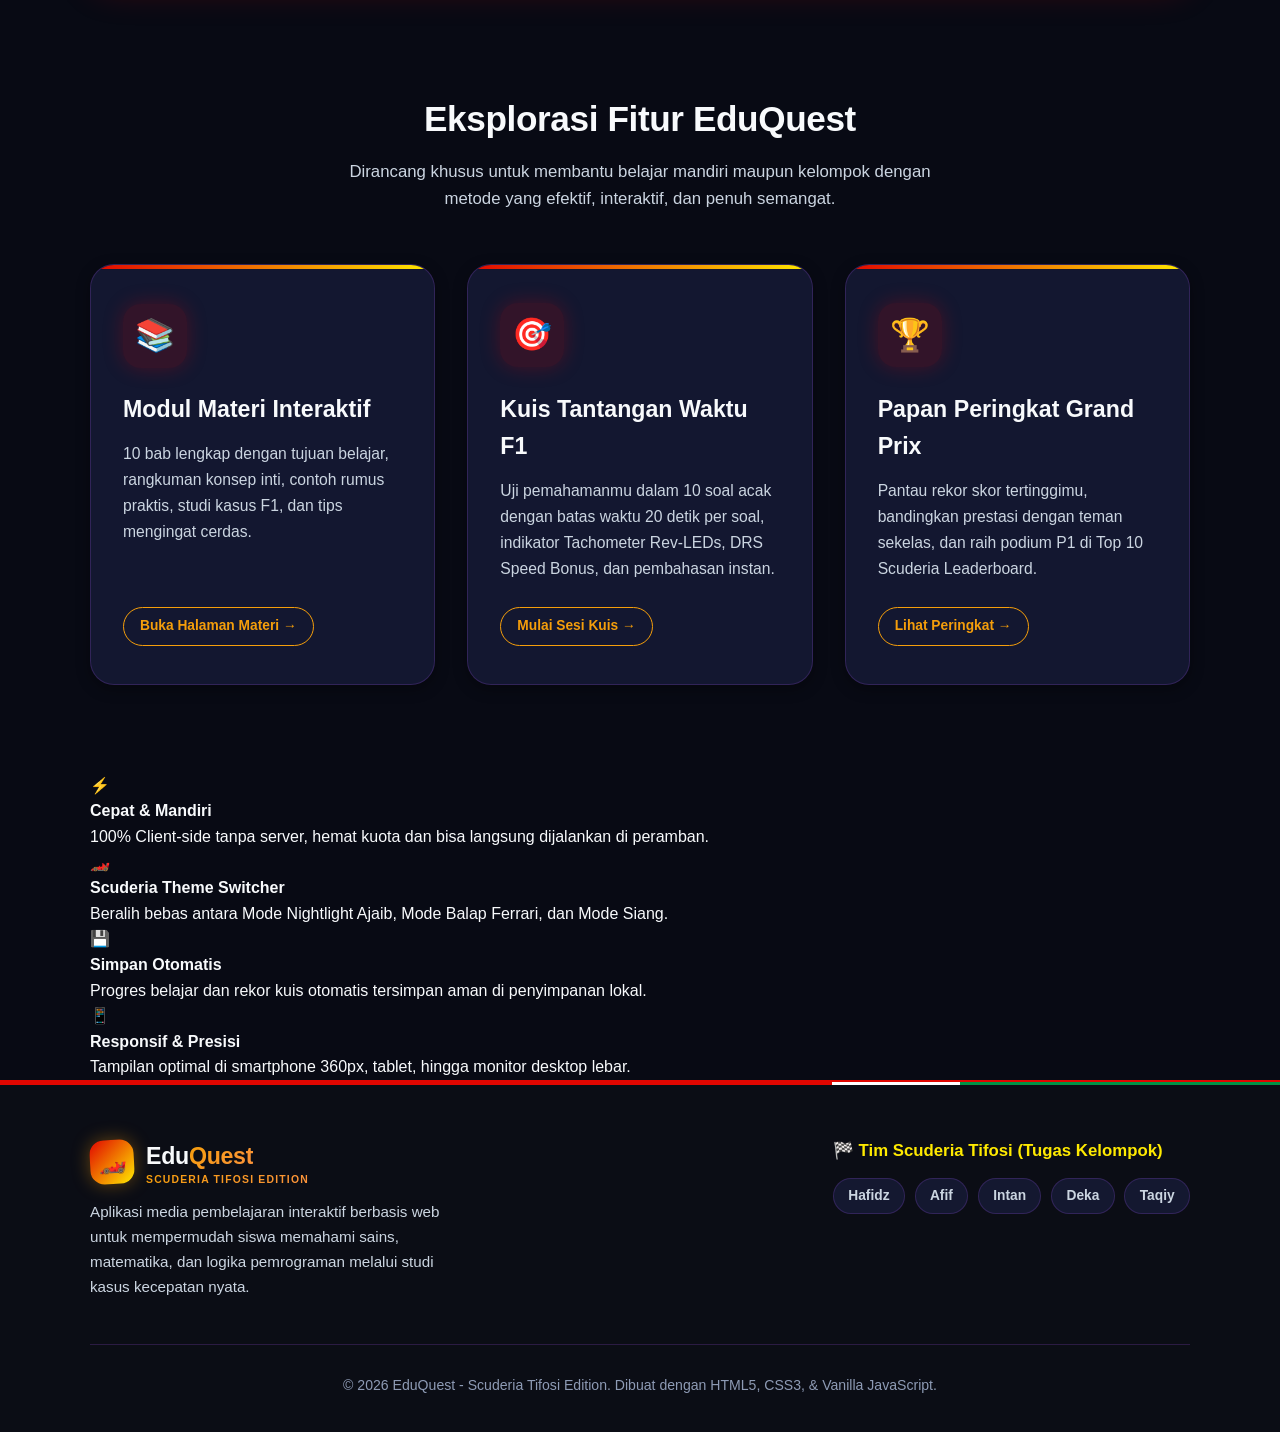
==== commit bd16d6b0: "Update team badge in footer Removed 'Tifosi' from the team badge list." ====
--- a/index.html
+++ b/index.html
@@ -232,7 +232,7 @@
         <div class="footer-team">
           <h4>🏁 Tim Scuderia Tifosi (Tugas Kelompok)</h4>
           <div class="team-members-list">
-            <span class="team-badge">Tifosi / Hafidz</span>
+            <span class="team-badge">Hafidz</span>
             <span class="team-badge">Afif</span>
             <span class="team-badge">Intan</span>
             <span class="team-badge">Deka</span>
